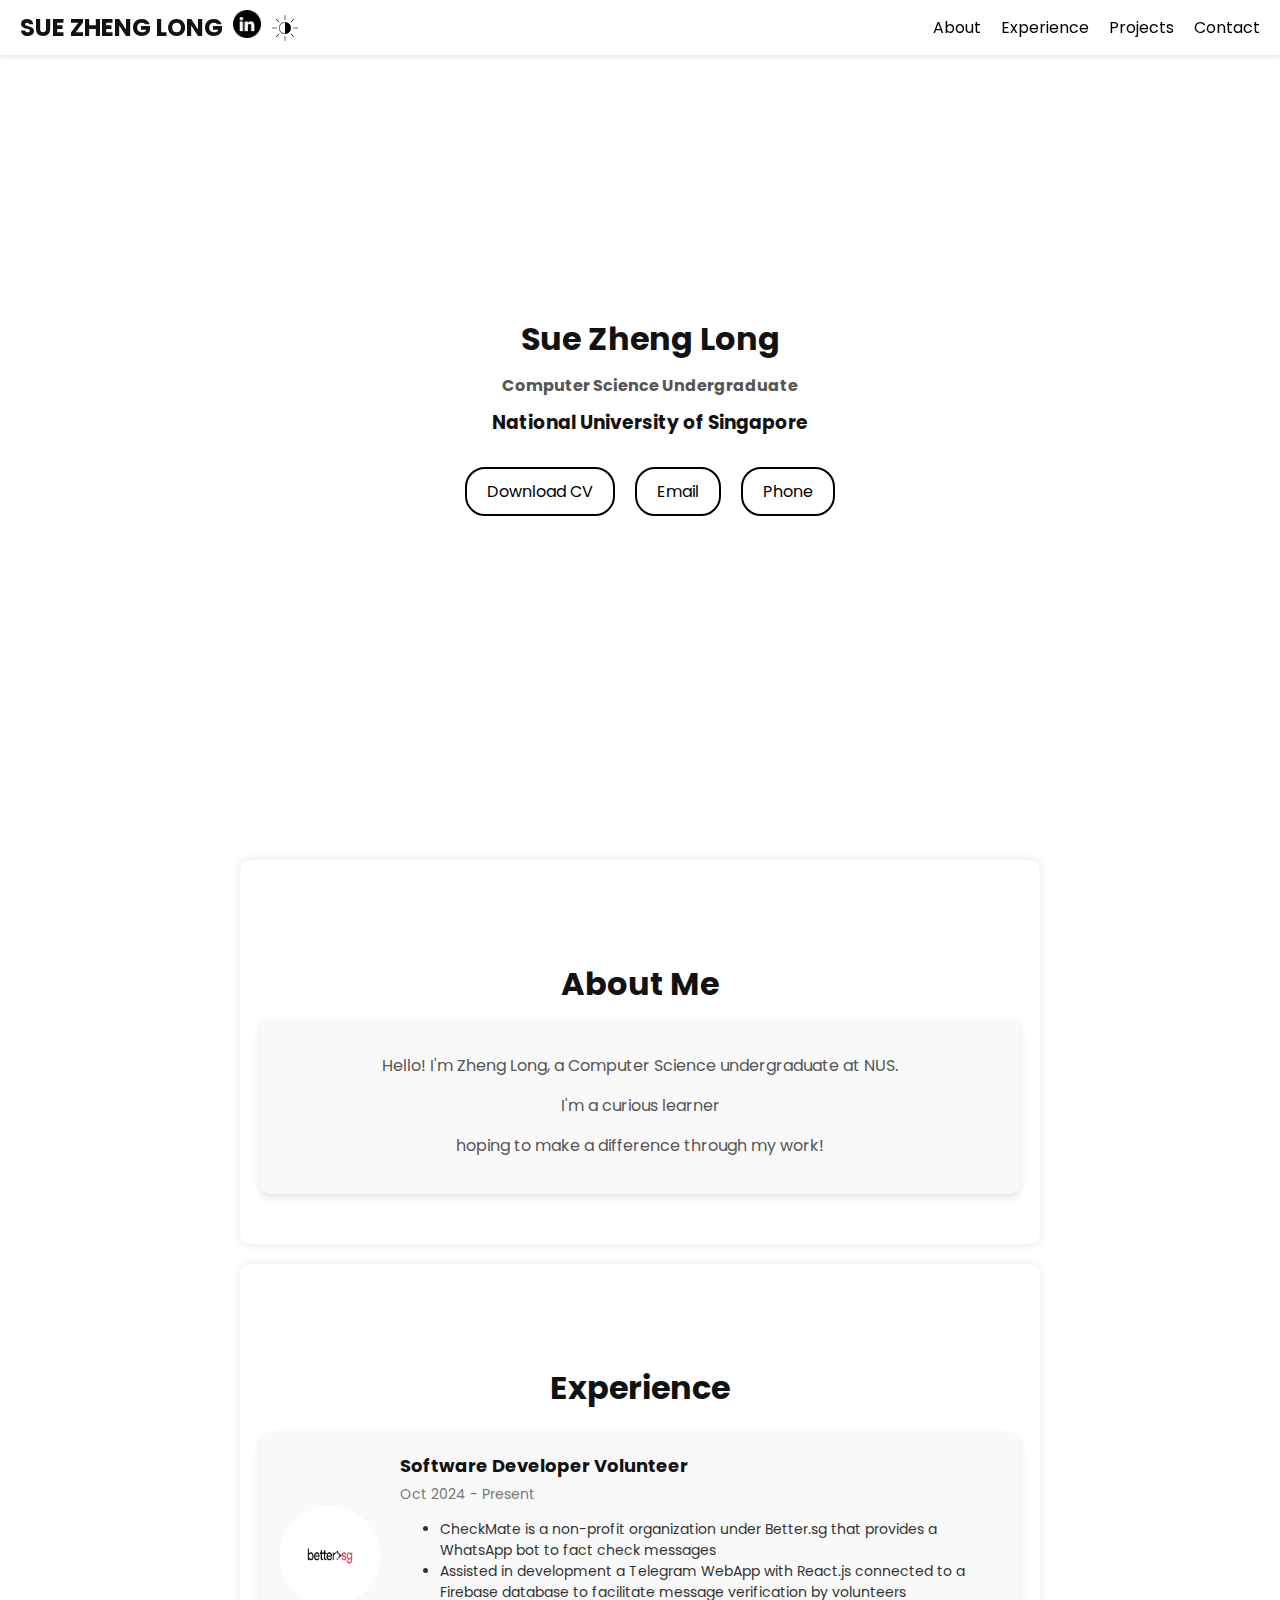
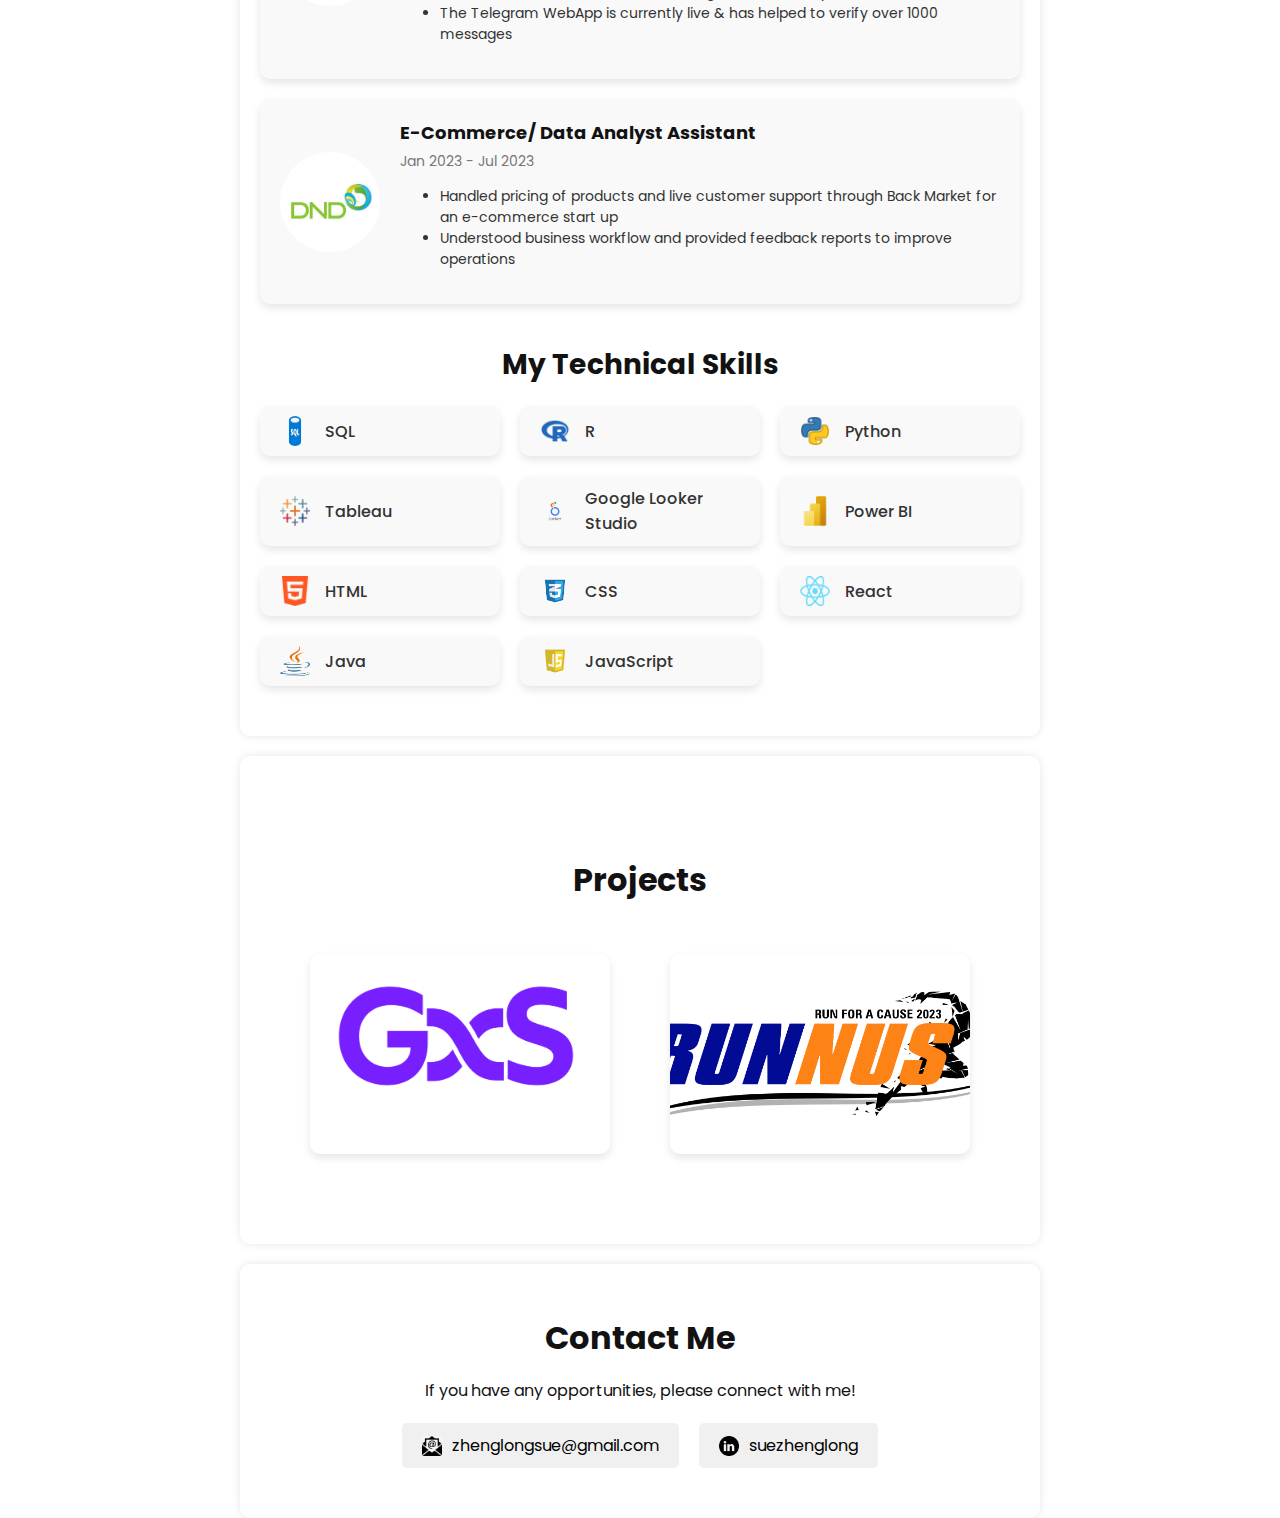
==== index.html @ 31b15161 "first version" ====
<!DOCTYPE html>
<html lang="en">
<head>
    <meta charset="UTF-8">
    <meta name="viewport" content="width=device-width, initial-scale=1.0">
    <title>Sue Zheng Long's Portfolio</title>
    <link href="https://fonts.googleapis.com/css2?family=Poppins:wght@300;400;500;600&display=swap" rel="stylesheet">
    <style>
        * {
            box-sizing: border-box;
        }
        html {
            scroll-behavior: smooth; /* Enables smooth scrolling */
        }
        body, html {
            font-family: 'Poppins', sans-serif;
            margin: 0;
            padding: 0;
            width: 100%;
            height: 100%;
            background-color: #ffffff; /* Changed background color to white */
            transition: background-color 0.3s, color 0.3s;
        }
        body {
            background-color: #ffffff;
            color: #121212;
        }
        body.dark-mode {
            background-color: #121212;
            color: #ffffff;
        }
        .topbar {
            width: 100%;
            background: white;
            display: flex;
            justify-content: space-between;
            align-items: center;
            padding: 10px 20px;
            box-shadow: 0 2px 4px rgba(0, 0, 0, 0.1);
            position: fixed;
            top: 0;
            z-index: 1000;
        }
        body.dark-mode .topbar {
            background: #797878;
        }
        .topbar .logo-container {
            display: flex;
            align-items: center;
        }
        .topbar .logo {
            font-size: 24px;
            font-weight: bold;
            text-transform: uppercase;
            margin-right: 10px;
        }
        .topbar .nav-links {
            display: flex;
            gap: 20px;
        }
        .topbar .nav-links a {
            text-decoration: none;
            color: black;
            font-size: 16px;
            transition: color 0.3s; /* Add transition effect */
        }
        body.dark-mode .topbar .nav-links a {
            color: white;
        }
        .topbar .nav-links a:hover {
            color: #4670ec; /* Change color on hover */
        }
        body.dark-mode .topbar .nav-links a:hover {
            color: #82aaff; /* Change color on hover in dark mode */
        }
        .topbar .linkedin-icon, .topbar .mode-toggler {
            width: 28px;
            height: 28px;
            margin-right: 10px;
            cursor: pointer;
        }
        .topbar .social-link img.linkedin-icon {
            transition: transform 0.3s, filter 0.3s;
        }

        .topbar .social-link img.linkedin-icon:hover {
            transform: scale(1.2);
            filter: brightness(0.8);
        }

        .topbar .mode-toggler {
            transition: transform 0.3s, filter 0.3s;
        }

        .topbar .mode-toggler:hover {
            transform: scale(1.2);
            filter: brightness(0.8);
        }

        body.dark-mode .topbar .social-link img.linkedin-icon:hover,
        body.dark-mode .topbar .mode-toggler:hover {
            filter: brightness(1.2);
        }
        .main-section {
            display: flex;
            align-items: center;
            justify-content: center;
            height: calc(100vh - 60px); /* Adjust for top bar height */
            padding: 0;
            background: white;
        }
        body.dark-mode .main-section {
            background: #121212;
        }
        .container {
            display: flex;
            align-items: center;
            padding: 20px;
            height: 100%;
        }
        .image-container {
            position: relative;
            flex: 1;
            display: flex;
            justify-content: center;
            align-items: center;
            margin-top: 60px;
        }
        .image-container img {
            border-radius: 50%;
            width: 400px;
            height: 400px;
            object-fit: cover;
        }
        .text-container {
            flex: 2;
            padding-left: 20px;
        }
        /* Add this CSS to your existing style block */
        .hover-text {
            position: absolute;
            top: 410px; /* Adjust the position to ensure it's visible */
            background-color: rgba(100, 100, 100, 0.7);
            color: white;
            padding: 10px 15px;
            border-radius: 10px;
            font-size: 12px;
            text-align: center;
            width: fit-content;
            max-width: 200px;
            left: 50%;
            transform: translateX(-50%);
        }
        body.dark-mode .hover-text {
            background-color: rgba(0, 0, 0, 0.7);
        }
        .flip-container {
            perspective: 1000px;
        }

        .flipper {
            position: relative;
            width: 400px;
            height: 400px;
            transform-style: preserve-3d;
            transition: transform 0.6s;
        }

        .flip-container:hover .flipper {
            transform: rotateY(180deg);
        }

        .front, .back {
            position: absolute;
            width: 100%;
            height: 100%;
            backface-visibility: hidden;
            border-radius: 50%;
            object-fit: cover;
        }

        .back {
            transform: rotateY(180deg);
        }

        h1, h2, h3 {
            margin: 0 0 10px;
            text-align: center;
        }
        h2 {
            font-size: 16px;
            color: #555;
        }
        body.dark-mode h2 {
            color: #aaa;
        }
        .buttons {
            margin-top: 20px;
            display: flex;
            justify-content: center;
        }
        .buttons a {
            margin: 10px;
            padding: 10px 20px;
            background: #ffffff;
            color: black;
            text-decoration: none;
            border-radius: 20px;
            border: 2px solid black;
            display: inline-block;
            transition: background 0.3s, color 0.3s, border 0.3s;
            text-align: center;
        }
        body.dark-mode .buttons a {
            background: #333;
            color: white;
            border: 2px solid white;
        }
        .buttons a:hover {
            background: black;
            color: white;
            border: 2px solid white;
        }
        body.dark-mode .buttons a:hover {
            background: white;
            color: black;
            border: 2px solid black;
        }
        .social {
            margin-top: 20px;
            display: flex;
            justify-content: center;
        }
        .social a {
            display: inline-block;
            margin: 10px;
        }
        .social img {
            width: 40px;
            height: 40px;
        }
        .social a:hover {
            opacity: 0.7;
        }
        .section {
            padding: 100px 20px 50px; /* Adjust for top bar */
            margin-top: 40px; /* Adjust for top bar */
            background: white;
            border-radius: 10px;
            box-shadow: 0 0 10px rgba(0, 0, 0, 0.1);
            margin: 20px auto;
            max-width: 800px;
            width: calc(100% - 40px); /* Ensure the section takes full width with some margin */
        }
        body.dark-mode .section {
            background: #1e1e1e;
            box-shadow: 0 0 10px rgba(255, 255, 255, 0.1);
        }
        .contact-section {
            text-align: center;
            padding: 50px 20px;
            margin-top: 40px;
            background: white;
            border-radius: 10px;
            box-shadow: 0 0 10px rgba(0, 0, 0, 0.1);
            margin: 20px auto;
            max-width: 800px;
            width: calc(100% - 40px); /* Ensure the section takes full width with some margin */
        }

        body.dark-mode .contact-section {
            background: #1e1e1e;
            box-shadow: 0 0 10px rgba(255, 255, 255, 0.1);
        }

        .contact-bar {
            display: flex;
            justify-content: center;
            align-items: center;
            flex-wrap: wrap;
            gap: 20px;
            margin-top: 20px;
        }

        .contact-item {
            display: flex;
            align-items: center;
            text-decoration: none;
            color: black;
            font-size: 16px;
            background: #f0f0f0;
            padding: 10px 20px;
            border-radius: 5px;
            transition: background 0.3s, color 0.3s;
        }

        body.dark-mode .contact-item {
            background: #333;
            color: white;
        }

        .contact-item:hover {
            background: #8d8d8d;
            color: white;
        }

        body.dark-mode .contact-item:hover {
            background: #c9c9c9;
            color: black;
        }

        .contact-icon {
            width: 20px;
            height: 20px;
            margin-right: 10px;
        }
        .about-card {
            background: #f9f9f9;
            border-radius: 10px;
            box-shadow: 0 4px 8px rgba(0, 0, 0, 0.1);
            padding: 20px;
            text-align: center;
        }
        body.dark-mode .about-card {
            background: #333;
            box-shadow: 0 4px 8px rgba(255, 255, 255, 0.1);
        }
        .about-card h2 {
            font-size: 24px;
            margin-bottom: 10px;
        }
        body.dark-mode .about-card h2 {
            color: white;
        }
        .about-card p {
            font-size: 16px;
            color: #555;
            line-height: 1.5;
        }
        body.dark-mode .about-card p {
            color: #aaa;
        }
        .experience-card {
            background: #f9f9f9;
            border-radius: 10px;
            box-shadow: 0 4px 8px rgba(0, 0, 0, 0.1);
            margin: 20px 0;
            padding: 20px;
            display: flex;
            align-items: center;
        }
        body.dark-mode .experience-card {
            background: #333;
            box-shadow: 0 4px 8px rgba(255, 255, 255, 0.1);
        }
        .experience-card img {
            border-radius: 50%;
            width: 100px;
            height: 100px;
            margin-right: 20px;
        }
        .experience-content {
            flex: 1;
        }
        .experience-title {
            font-size: 18px;
            font-weight: bold;
            margin-bottom: 5px;
        }
        .experience-subtitle {
            font-size: 14px;
            color: #777;
            margin-bottom: 10px;
        }
        body.dark-mode .experience-subtitle {
            color: #aaa;
        }
        .experience-description {
            font-size: 14px;
            color: #333;
        }
        body.dark-mode .experience-description {
            color: #ccc;
        }
        /* Add this CSS to your existing style block */

        .technical-skills {
            font-size: 14px;
            font-weight: bold;
            margin-top: 40px;
        }

        .skills-grid {
            display: grid;
            grid-template-columns: repeat(auto-fit, minmax(200px, 1fr));
            gap: 20px;
            margin-top: 20px;
        }

        .skill-item {
            background: #f9f9f9;
            border-radius: 10px;
            padding: 10px 20px;
            display: flex;
            align-items: center;
            text-align: left;
            color: #333;
            box-shadow: 0 4px 8px rgba(0, 0, 0, 0.1);
        }

        body.dark-mode .skill-item {
            background: #333;
            border-radius: 10px;
            padding: 10px 20px;
            display: flex;
            align-items: center;
            text-align: left;
            color: #f9f9f9;
            box-shadow: 0 4px 8px rgba(0, 0, 0, 0.1);
        }

        .skill-item img {
            width: 30px;
            height: 30px;
            margin-right: 15px; 
            vertical-align: middle; /* Ensure vertical alignment */
        }

        .skill-item span {
            font-size: 16px;
            font-weight: 500;
        }

        .projects-section {
            display: flex;
            justify-content: space-around;
            align-items: center;
            flex-wrap: wrap;
            padding: 20px;
        }
        .project-card {
            position: relative;
            width: 300px;
            height: 200px;
            margin: 20px;
            overflow: hidden;
            border-radius: 10px;
            box-shadow: 0 4px 8px rgba(0, 0, 0, 0.1);
            cursor: pointer;
        }
        body.dark-mode .project-card {
            box-shadow: 0 4px 8px rgba(255, 255, 255, 0.1);
        }
        .project-card img {
            width: 100%;
            height: 100%;
            object-fit: cover;
            transition: transform 0.3s ease;
        }
        .project-card:hover img {
            transform: scale(1.1);
        }
        .project-card .project-info {
            position: absolute;
            top: 0;
            left: 0;
            width: 100%;
            height: 100%;
            background: rgba(0, 0, 0, 0.7);
            color: white;
            display: flex;
            flex-direction: column;
            justify-content: center;
            align-items: center;
            text-align: center;
            opacity: 0;
            transition: opacity 0.3s ease;
        }
        .project-card:hover .project-info {
            opacity: 1;
        }
        .project-card .navigation-arrows {
            position: absolute;
            top: 50%;
            transform: translateY(-50%);
        }   

        .project-card .prev {
            left: -30px; /* Adjust the distance from the left edge */
        }

        .project-card .next {
            right: -30px; /* Adjust the distance from the right edge */
        }

        .project-card .navigation-arrows button {
            background-color: rgba(255, 255, 255, 0.5);
            border: none;
            color: black;
            font-size: 16px;
            padding: 2px;
            cursor: pointer;
            transition: background-color 0.3s;
        }

        .project-card .navigation-arrows button:hover {
            background-color: rgba(255, 255, 255, 0.8);
        }
        .project-info h3 {
            margin: 10px 0;
        }
        .project-info p {
            font-size: 10px;
            margin: 10px 0;
        }
        .project-info a {
            color: #ffffff;
            text-decoration: none;
            background: #000000;
            padding: 5px 10px;
            border-radius: 5px;
            margin-top: 10px;
        }

        #back-to-top-btn {
            display: none;
            position: fixed;
            bottom: 20px;
            right: 20px;
            z-index: 1000;
            font-size: 24px;
            background-color: black;
            color: white;
            border: none;
            border-radius: 50%;
            cursor: pointer;
            padding: 10px;
            transition: opacity 0.3s, visibility 0.3s;
        }

        #back-to-top-btn:hover {
            background-color: grey;
        }
    </style>
</head>
<body>
    <div class="topbar">
        <div class="logo-container">
            <div class="logo">Sue Zheng Long</div>
            <a href="https://www.linkedin.com/in/suezhenglong" class="social-link">
                <img src="images/linkedin-icon.png" alt="LinkedIn" class="linkedin-icon">
            </a>
            <img src="images/light-dark-icon.png" alt="Light/Dark Mode" class="mode-toggler" onclick="toggleMode()">
        </div>
        <div class="nav-links">
            <a href="#about">About</a>
            <a href="#experience">Experience</a>
            <a href="#projects">Projects</a>
            <a href="#contact">Contact</a>
        </div>
    </div>

    <div id="main" class="main-section">
        <div class="container">
            <div class="text-container">
                <h1>Sue Zheng Long</h1>
                <h2>Computer Science Undergraduate</h2>
                <h3>National University of Singapore</h3>
                <div class="buttons">
                    <a href="cv/Sue Zheng Long Resume.pdf" download>Download CV</a>
                    <a href="mailto:zhenglongsue@gmail.com">Email</a>
                    <a href="tel:+6597854579">Phone</a>
                </div>
            </div>
        </div>
    </div>

    <div id="about" class="section">
        <h1>About Me</h1>

        <div class="about-card">
            <p>Hello! I'm Zheng Long, a Computer Science undergraduate at NUS.</p>
            <p>I'm  a curious learner</p>
            <p> hoping to make a difference through my work! </p> 
        </div>
    </div>

    <div id="experience" class="section">
        <h1>Experience</h1>

        <!-- <div class="experience-card">
            <img src="images/temaseklogo.png" alt="Temasek Holdings Logo">
            <div class="experience-content">
                <div class="experience-title">Robotic Process Automation Intern</div>
                <div class="experience-subtitle">Investment Services (Investment Finance), Temasek Holdings (Private) Limited</div>
                <div class="experience-description">
                    <ul>
                        <li>Robotic Process Automation Projects</li>
                    </ul>
                </div>
            </div>
        </div> -->
        
        <!-- <div class="experience-card">
            <img src="images/mom-logo.png" alt="Ministry of Manpower Logo">
            <div class="experience-content">
                <div class="experience-title">Data Analytics Intern</div>
                <div class="experience-subtitle">Occupational Safety and Health Division, Ministry of Manpower</div>
                <div class="experience-description">
                    <ul>
                        <li>Developed Python scripts to perform advanced text analytics</li>
                    </ul>
                </div>
            </div>
        </div> -->

        <!-- <div class="experience-card">
            <img src="images/shopee-logo.png" alt="Shopee Logo">
            <div class="experience-content">
                <div class="experience-title">Data Analyst Intern</div>
                <div class="experience-subtitle">Regional Business Intelligence & Planning, Shopee</div>
                <div class="experience-description">
                    <ul>
                        <li>Automated workflows using Data Suite, reducing manual data extraction time significantly</li>
                        <li>Built comprehensive dashboards for strategic planning using Google Looker Studio</li>
                    </ul>
                </div>
            </div>
        </div> -->

        <!-- <div class="experience-card">
            <img src="images/foodpanda-logo.png" alt="foodpanda Logo">
            <div class="experience-content">
                <div class="experience-title">Data Analyst Intern</div>
                <div class="experience-subtitle">CIO Office, foodpanda</div>
                <div class="experience-description">
                    <ul>
                        <li>Evaluated pricing strategies using time series analysis and SQL, leading to profit maximization in the Laos market</li>
                        <li>Developed a report consolidation program reducing the time spent on monthly review reports by 80%</li>
                        <li>Built dashboards for ASEAN and North Asian markets to present insights on market growth, KPIs, and pricing performance</li>
                    </ul>
                </div>
            </div>
        </div> -->

        <div class="experience-card">
            <img src="images/bettersg-logo-01.png" alt="betterSG Logo">
            <div class="experience-content">
                <div class="experience-title">Software Developer Volunteer</div>
                <div class="experience-subtitle">Oct 2024 - Present</div>
                <div class="experience-description">
                    <ul>
                        <li>CheckMate is a non-profit organization under Better.sg that provides a WhatsApp bot to fact check messages</li>
                        <li>Assisted in development a Telegram WebApp with React.js connected to a Firebase database to facilitate message verification by volunteers</li>
                        <li>The Telegram WebApp is currently live & has helped to verify over 1000 messages</li>
                    </ul>
                </div>
            </div>
        </div>

        <div class="experience-card">
            <img src="images/dndts.png" alt="mirae Logo">
            <div class="experience-content">
                <div class="experience-title"> E-Commerce/ Data Analyst Assistant </div>
                <div class="experience-subtitle">Jan 2023 - Jul 2023</div>
                <div class="experience-description">
                    <ul>
                        <li>Handled pricing of products and live customer support through Back Market for an e-commerce start up </li>
                        <li>Understood business workflow and provided feedback reports to improve operations   </li>
                    </ul>
                </div>
            </div>
        </div>

        <div class="technical-skills">
            <h1>My Technical Skills</h1>
            <div class="skills-grid">
                <div class="skill-item">
                    <img src="images/sql.png" alt="SQL">
                    <span>SQL</span>
                </div>
                <div class="skill-item">
                    <img src="images/r.png" alt="SQL">
                    <span>R</span>
                </div>
                <div class="skill-item">
                    <img src="images/python.png" alt="Python">
                    <span>Python</span>
                </div>
                <div class="skill-item">
                    <img src="images/tableau.png" alt="Python">
                    <span>Tableau</span>
                </div>
                <div class="skill-item">
                    <img src="images/looker.png" alt="Python">
                    <span>Google Looker Studio</span>
                </div>
                <div class="skill-item">
                    <img src="images/powerbi.png" alt="Python">
                    <span>Power BI</span>
                </div>
                <div class="skill-item">
                    <img src="images/html.png" alt="HTML">
                    <span>HTML</span>
                </div>
                <div class="skill-item">
                    <img src="images/css.png" alt="CSS">
                    <span>CSS</span>
                </div>
                <div class="skill-item">
                    <img src="images/react.png" alt="React">
                    <span>React</span>
                </div>
                <div class="skill-item">
                    <img src="images/java.png" alt="Java">
                    <span>Java</span>
                </div>
                <div class="skill-item">
                    <img src="images/javascript.png" alt="JavaScript">
                    <span>JavaScript</span>
                </div>


            </div>
        </div>
    </div>

    <div id="projects" class="section">
        <h1>Projects</h1>
        <div class="projects-section">
            <div class="project-card">
                <div class="project-images">
                    <img src="images/project0.png" alt="Project 1">
                </div>
                <div class="project-info">
                    <h3>Predictive Analytics, GXS Bank</p>
                    <p>Built a user-friendly dashboard and web application using HTML, CSS, JavaScript, and React.</p>
                    <p>Implemented dynamic data visualizations and interactive UI components, significantly contributing to proactive customer retention strategies.</p>
                    <a href="https://tinyurl.com/DSA3101Project">View Project</a>

                </div>
            </div>
            <div class="project-card">
                <img src="images/project5.png" alt="Project 2">
                <div class="project-info">
                    <h3>RUNNUS 2023 Website</h3>
                    <p>Updated the full-stack database website using HTML/CSS.</p>
                    <p>Led a team as the Vice Project Director to organize a fund-raising race event of 600 participants to raise awareness and promote inclusivity of people with disabilities.</p>
                    <a href="https://runnus.nussportsclub.org/">View Project</a>
                </div>
            </div>
        </div>
    </div>

    <div id="contact" class="section contact-section">
        <h1>Contact Me</h1>
        <p>If you have any opportunities, please connect with me!</p>
        <div class="contact-bar">
            <a href="mailto:zhenglongsue@gmail.com" class="contact-item">
                <img src="images/email-icon.png" alt="Email" class="contact-icon">
                zhenglongsue@gmail.com
            </a>
            <a href="https://www.linkedin.com/in/suezhenglong" class="contact-item" target="_blank">
                <img src="images/linkedin-icon.png" alt="LinkedIn" class="contact-icon">
                suezhenglong
            </a>
        </div>
    </div>

    <button id="back-to-top-btn" onclick="scrollToTop()">&#8679;</button>

    <script>
        function toggleMode() {
            document.body.classList.toggle('dark-mode');
        }
        
        let slideIndex = 0;
        const slides = document.querySelectorAll('.project-images img');
    
        function showSlide(n) {
            slides.forEach(slide => slide.style.display = 'none');
            slides[n].style.display = 'block';
        }
    
        function nextSlide() {
            slideIndex++;
            if (slideIndex >= slides.length) {
                slideIndex = 0;
            }
            showSlide(slideIndex);
        }
    
        function prevSlide() {
            slideIndex--;
            if (slideIndex < 0) {
                slideIndex = slides.length - 1;
            }
            showSlide(slideIndex);
        }
    
        // Show the first slide when the page loads
        showSlide(slideIndex);

        // Scroll to top button functionality
        const backToTopBtn = document.getElementById("back-to-top-btn");
        
        window.onscroll = function() {scrollFunction()};
        
        function scrollFunction() {
            if (document.body.scrollTop > 20 || document.documentElement.scrollTop > 20) {
                backToTopBtn.style.display = "block";
            } else {
                backToTopBtn.style.display = "none";
            }
        }
        
        function scrollToTop() {
            document.body.scrollTop = 0;
            document.documentElement.scrollTop = 0;
        }
    </script>
</body>
</html>
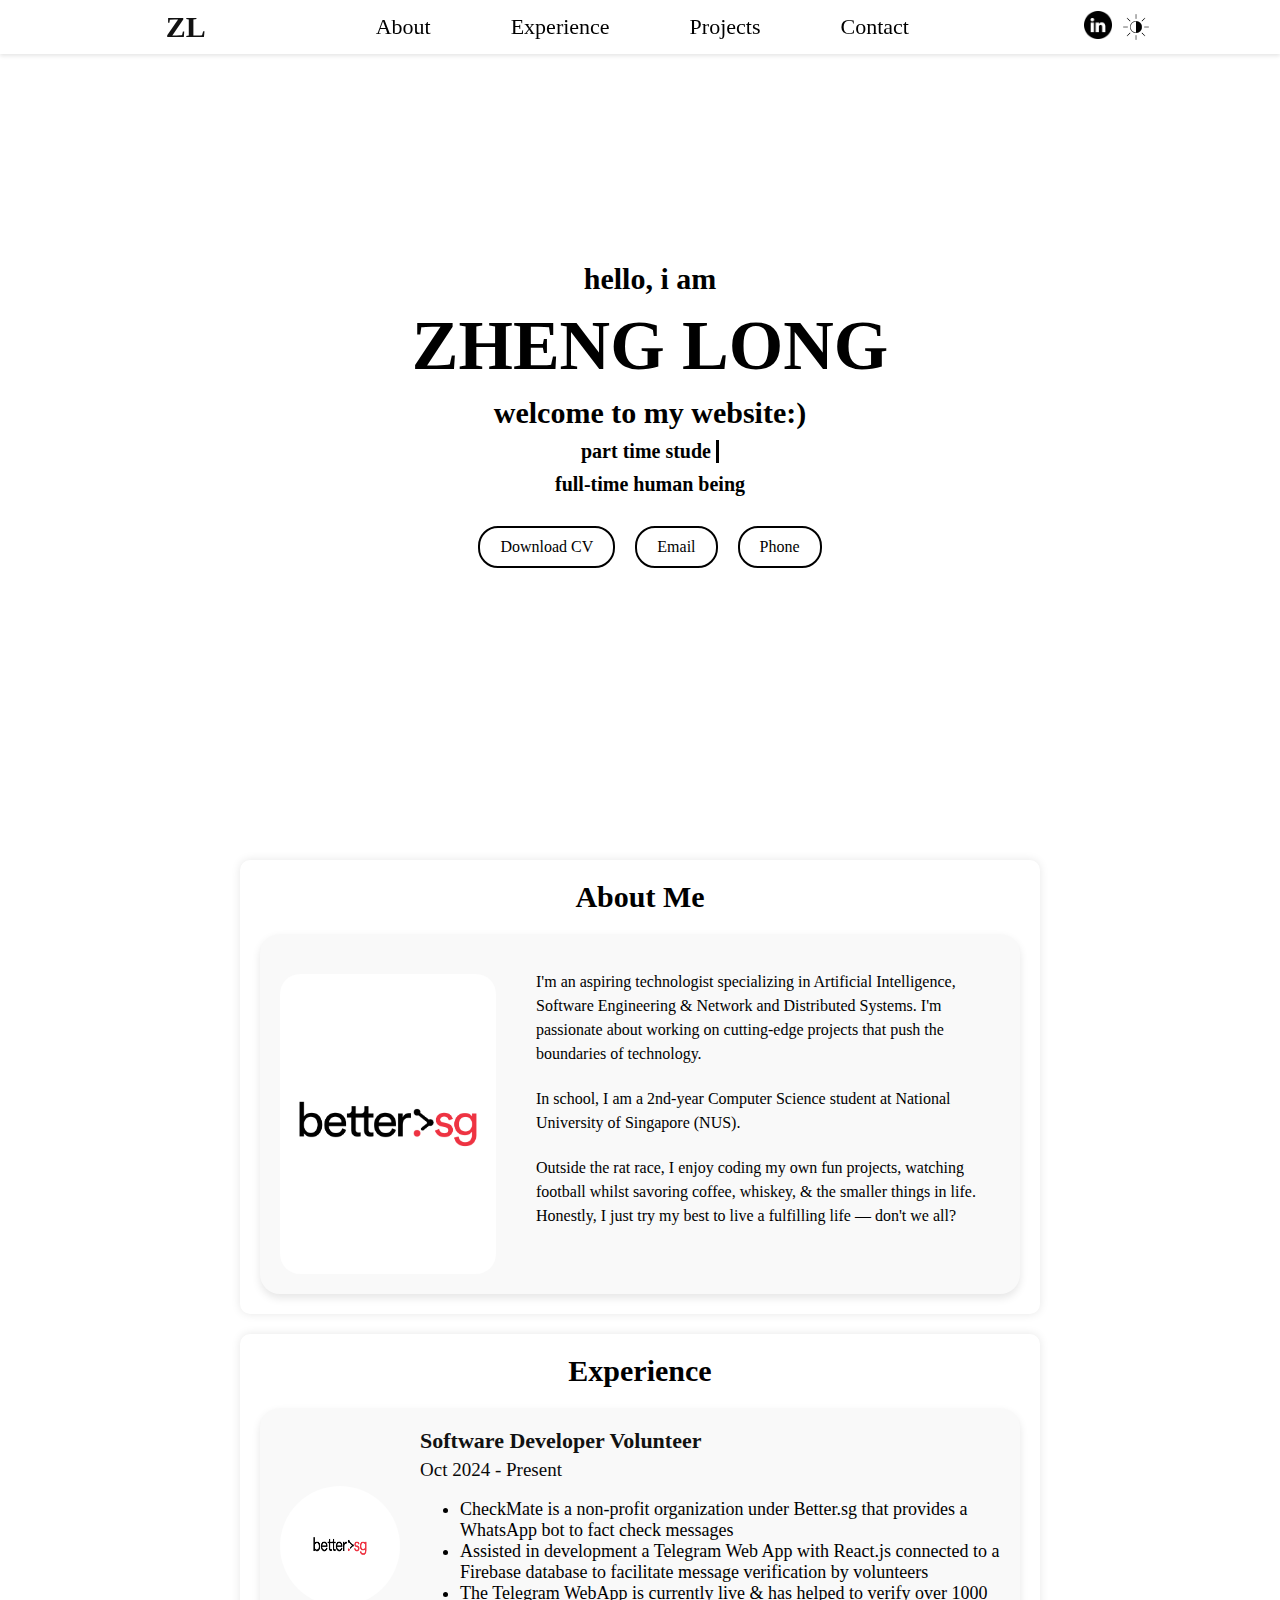
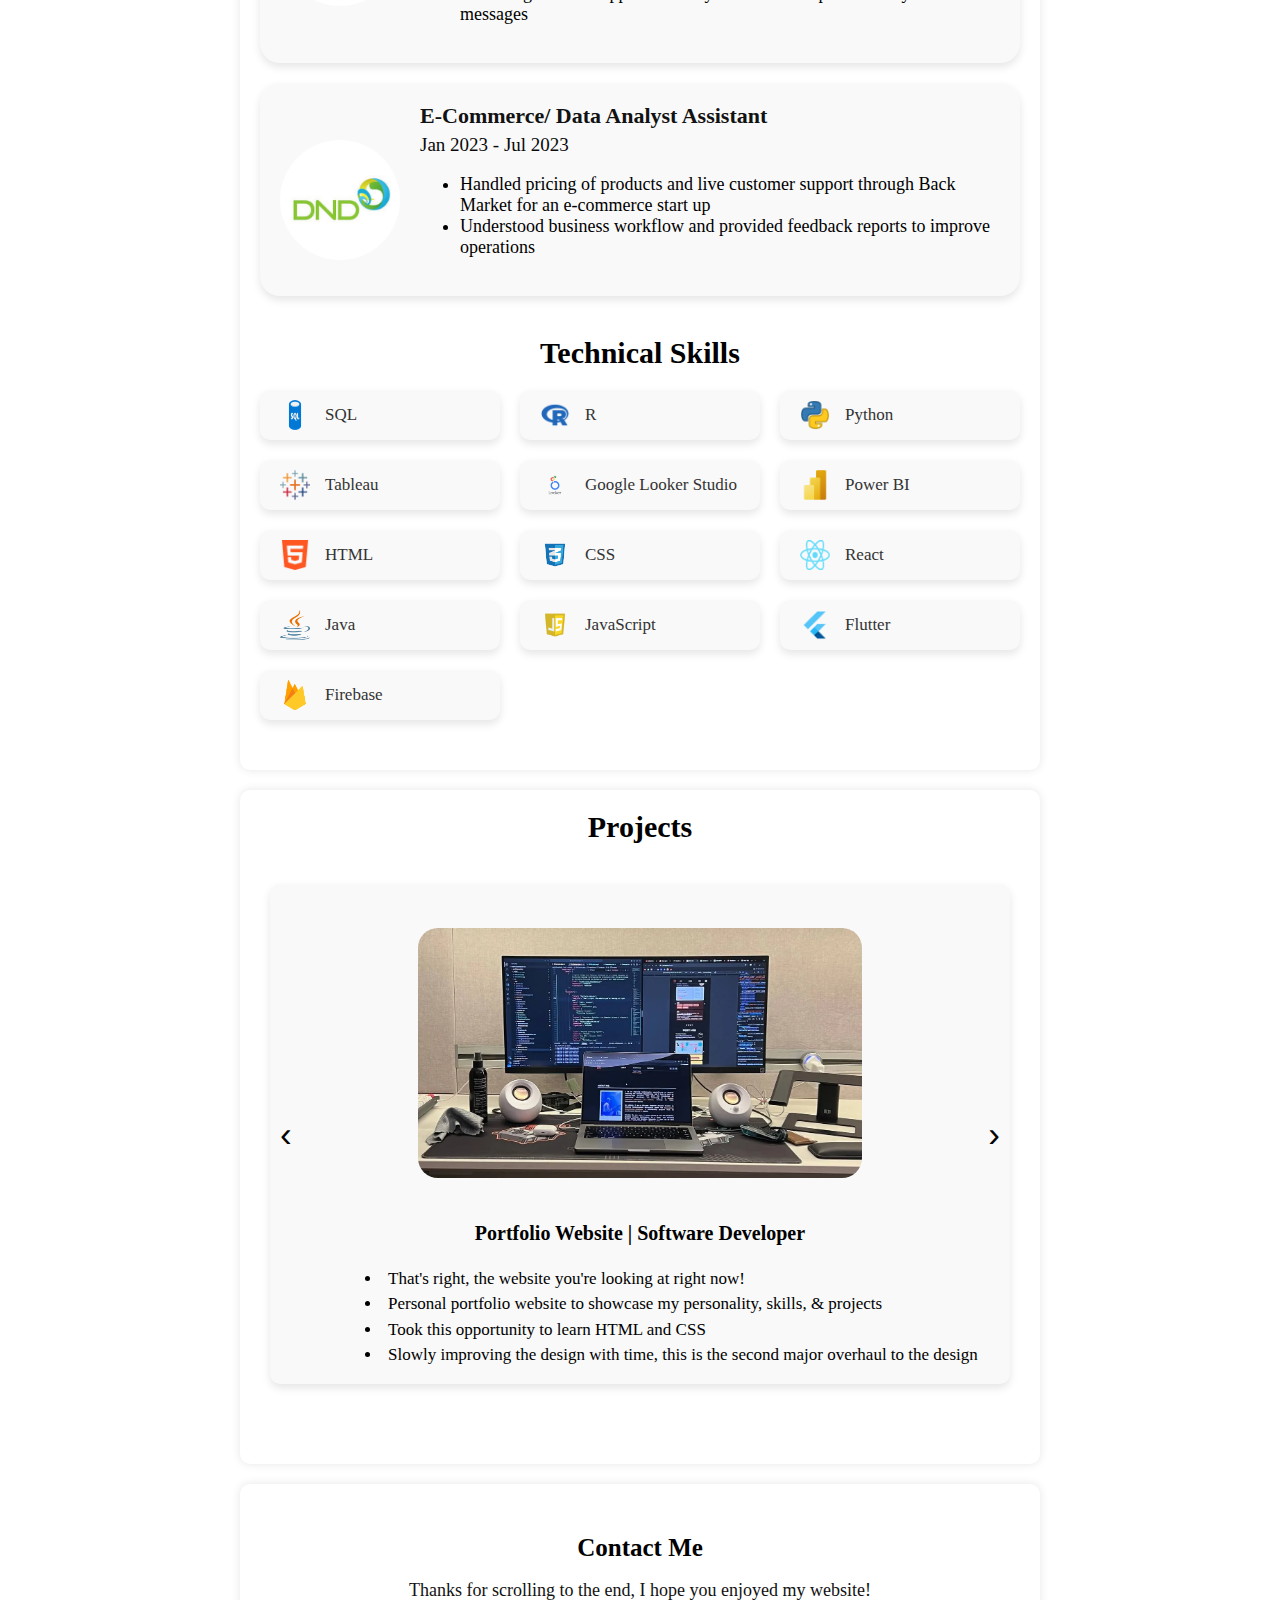
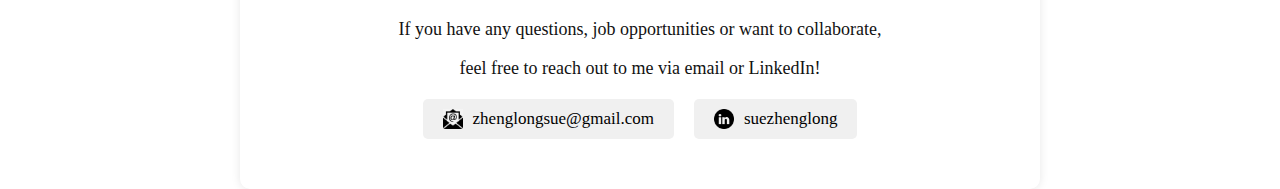
==== commit 34506474: "second commit - edits and refactored css" ====
--- a/index.html
+++ b/index.html
@@ -1,823 +1,352 @@
 <!DOCTYPE html>
 <html lang="en">
-<head>
-    <meta charset="UTF-8">
-    <meta name="viewport" content="width=device-width, initial-scale=1.0">
+  <head>
+    <meta charset="UTF-8" />
+    <meta name="viewport" content="width=device-width, initial-scale=1.0" />
     <title>Sue Zheng Long's Portfolio</title>
-    <link href="https://fonts.googleapis.com/css2?family=Poppins:wght@300;400;500;600&display=swap" rel="stylesheet">
-    <style>
-        * {
-            box-sizing: border-box;
+    <link
+      href="https://fonts.googleapis.com/css2?family=Poppins:wght@300;400;500;600&display=swap"
+      rel="stylesheet"
+    />
+    <link rel="stylesheet" href="styles.css" />
+  </head>
+  <body>
+    <div class="topbar">
+      <div class="left-container">
+        <div class="logo" onclick="scrollToTop()">ZL</div>
+      </div>
+      <div class="nav-links">
+        <a href="#about">About</a>
+        <a href="#experience">Experience</a>
+        <a href="#projects">Projects</a>
+        <a href="#contact">Contact</a>
+      </div>
+      <div class="right-container">
+        <a href="https://www.linkedin.com/in/suezhenglong" class="social-link">
+          <img
+            src="images/linkedin-icon.png"
+            alt="LinkedIn"
+            class="linkedin-icon"
+          />
+        </a>
+        <img
+          src="images/light-dark-icon.png"
+          alt="Light/Dark Mode"
+          class="mode-toggler"
+          onclick="toggleMode()"
+        />
+      </div>
+    </div>
+
+    <div id="main" class="main-section">
+      <div class="container">
+        <div class="text-container">
+          <h1>hello, i am</h1>
+          <h2>ZHENG LONG</h2>
+          <h3>welcome to my website:)</h3>
+          <h4>part time <span id="dynamic-text"></span></h4>
+          <h5>full-time human being</h5>
+          <div class="buttons">
+            <a href="cv/Sue Zheng Long Resume.pdf" download>Download CV</a>
+            <a href="mailto:zhenglongsue@gmail.com">Email</a>
+            <a href="tel:+6597854579">Phone</a>
+          </div>
+        </div>
+      </div>
+    </div>
+
+    <div id="about" class="section">
+      <h1>About Me</h1>
+      <div class="about-card">
+        <img
+          src="images/bettersg-logo-01.png"
+          alt="betterSG Logo"
+          class="about-img"
+        />
+        <div class="about-content">
+          <p>
+            I'm an aspiring technologist specializing in Artificial
+            Intelligence, Software Engineering & Network and Distributed
+            Systems. I'm passionate about working on cutting-edge projects that
+            push the boundaries of technology.
+          </p>
+          <p>
+            In school, I am a 2nd-year Computer Science student at National
+            University of Singapore (NUS).
+          </p>
+          <p>
+            Outside the rat race, I enjoy coding my own fun projects, watching
+            football whilst savoring coffee, whiskey, & the smaller things in
+            life. Honestly, I just try my best to live a fulfilling life — don't
+            we all?
+          </p>
+        </div>
+      </div>
+    </div>
+    <div id="experience" class="section">
+      <h1>Experience</h1>
+      <div class="experience-card">
+        <img src="images/bettersg-logo-01.png" alt="betterSG Logo" />
+        <div class="experience-content">
+          <div class="experience-title">Software Developer Volunteer</div>
+          <div class="experience-subtitle">Oct 2024 - Present</div>
+          <div class="experience-description">
+            <ul>
+              <li>
+                CheckMate is a non-profit organization under Better.sg that
+                provides a WhatsApp bot to fact check messages
+              </li>
+              <li>
+                Assisted in development a Telegram Web App with React.js
+                connected to a Firebase database to facilitate message
+                verification by volunteers
+              </li>
+              <li>
+                The Telegram WebApp is currently live & has helped to verify
+                over 1000 messages
+              </li>
+            </ul>
+          </div>
+        </div>
+      </div>
+
+      <div class="experience-card">
+        <img src="images/dndts.png" alt="mirae Logo" />
+        <div class="experience-content">
+          <div class="experience-title">E-Commerce/ Data Analyst Assistant</div>
+          <div class="experience-subtitle">Jan 2023 - Jul 2023</div>
+          <div class="experience-description">
+            <ul>
+              <li>
+                Handled pricing of products and live customer support through
+                Back Market for an e-commerce start up
+              </li>
+              <li>
+                Understood business workflow and provided feedback reports to
+                improve operations
+              </li>
+            </ul>
+          </div>
+        </div>
+      </div>
+
+      <div class="technical-skills">
+        <h1>Technical Skills</h1>
+        <div class="skills-grid">
+          <div class="skill-item">
+            <img src="images/sql.png" alt="SQL" />
+            <span>SQL</span>
+          </div>
+          <div class="skill-item">
+            <img src="images/r.png" alt="R" />
+            <span>R</span>
+          </div>
+          <div class="skill-item">
+            <img src="images/python.png" alt="Python" />
+            <span>Python</span>
+          </div>
+          <div class="skill-item">
+            <img src="images/tableau.png" alt="Tableau" />
+            <span>Tableau</span>
+          </div>
+          <div class="skill-item">
+            <img src="images/looker.png" alt="Google Looker Studio" />
+            <span>Google Looker Studio</span>
+          </div>
+          <div class="skill-item">
+            <img src="images/powerbi.png" alt="Power BI" />
+            <span>Power BI</span>
+          </div>
+          <div class="skill-item">
+            <img src="images/html.png" alt="HTML" />
+            <span>HTML</span>
+          </div>
+          <div class="skill-item">
+            <img src="images/css.png" alt="CSS" />
+            <span>CSS</span>
+          </div>
+          <div class="skill-item">
+            <img src="images/react.png" alt="React" />
+            <span>React</span>
+          </div>
+          <div class="skill-item">
+            <img src="images/java.png" alt="Java" />
+            <span>Java</span>
+          </div>
+          <div class="skill-item">
+            <img src="images/javascript.png" alt="JavaScript" />
+            <span>JavaScript</span>
+          </div>
+          <div class="skill-item">
+            <img src="images/flutter.png" alt="Flutter" />
+            <span>Flutter</span>
+          </div>
+          <div class="skill-item">
+            <img src="images/firebase.png" alt="Firebase" />
+            <span>Firebase</span>
+          </div>
+        </div>
+      </div>
+    </div>
+    <div id="projects" class="section">
+      <h1>Projects</h1>
+      <div class="projects-slider">
+        <div class="slider-container">
+          <div class="project-card">
+            <img src="images/WebsitePhoto.webp" alt="Project 1" />
+            <div class="project-info">
+              <h3>Portfolio Website | Software Developer</h3>
+              <ul>
+                <li>That's right, the website you're looking at right now!</li>
+                <li>
+                  Personal portfolio website to showcase my personality, skills,
+                  & projects
+                </li>
+                <li>Took this opportunity to learn HTML and CSS</li>
+                <li>
+                  Slowly improving the design with time, this is
+                  the second major overhaul to the design
+                </li>
+              </ul>
+            </div>
+          </div>
+          <div class="project-card">
+            <img
+              src="images//Screenshot 2024-12-27 185110.png"
+              alt="Project 2"
+            />
+            <div class="project-info">
+              <h3>SplitBee | Software Developer</h3>
+              <ul>
+                <li>
+                  Designed and developed an intuitive bill-splitting application
+                </li>
+                <li>
+                  Simplifying expense sharing among friends by minimizing number
+                  of payments
+                </li>
+                <li>Built using Flutter, Dart, Firebase, Git</li>
+              </ul>
+              <a
+                href="https://drive.google.com/drive/u/0/folders/1bJLXAkLW5_3ajXyUZlFoLAbaCECaCdTh"
+                >View Project</a
+              >
+            </div>
+          </div>
+          <!-- Add more project cards here -->
+        </div>
+        <button class="slider-btn prev-btn">‹</button>
+        <button class="slider-btn next-btn">›</button>
+      </div>
+    </div>
+
+    <div id="contact" class="contact-section">
+      <h1>Contact Me</h1>
+      <p>Thanks for scrolling to the end, I hope you enjoyed my website!</p>
+      <p>
+        If you have any questions, job opportunities or want to collaborate,
+      </p>
+      <p>feel free to reach out to me via email or LinkedIn!</p>
+      <div class="contact-bar">
+        <a href="mailto:zhenglongsue@gmail.com" class="contact-item">
+          <img src="images/email-icon.png" alt="Email" class="contact-icon" />
+          zhenglongsue@gmail.com
+        </a>
+        <a
+          href="https://www.linkedin.com/in/suezhenglong"
+          class="contact-item"
+          target="_blank"
+        >
+          <img
+            src="images/linkedin-icon.png"
+            alt="LinkedIn"
+            class="contact-icon"
+          />
+          suezhenglong
+        </a>
+      </div>
+    </div>
+    <script>
+      //to toggle between light and dark mode
+
+      function toggleMode() {
+        document.body.classList.toggle("dark-mode");
+      }
+
+      // Scroll to top button functionality
+      // window.onscroll = function() {scrollFunction()};
+
+      function scrollToTop() {
+        document.body.scrollTop = 0;
+        document.documentElement.scrollTop = 0;
+      }
+
+      //typewriter
+      const dynamicText = document.getElementById("dynamic-text");
+      const texts = [
+        "student",
+        "software engineer",
+        "volunteer",
+        "football enthusiast",
+        "pokemon enthusiastt",
+      ];
+      let index = 0;
+
+      function typeWriterEffect() {
+        let text = texts[index];
+        dynamicText.textContent = ""; // Clear previous text
+        dynamicText.classList.remove("typing"); // Reset animation
+
+        let i = 0;
+        let interval = setInterval(() => {
+          dynamicText.textContent += text[i];
+          i++;
+          if (i === text.length) {
+            clearInterval(interval); // Stop when the word is fully typed
+            setTimeout(() => {
+              dynamicText.classList.remove("typing");
+              setTimeout(() => {
+                index = (index + 1) % texts.length;
+                typeWriterEffect(); // Start typing the next text
+              }, 1000); // Wait before starting the next word
+            }, 1000);
+          }
+        }, 150); // Speed of typing
+      }
+
+      // Start the typing effect on page load
+      window.onload = () => {
+        typeWriterEffect();
+      };
+
+      const sliderContainer = document.querySelector(".slider-container");
+      const prevBtn = document.querySelector(".prev-btn");
+      const nextBtn = document.querySelector(".next-btn");
+
+      let currentIndex = 0;
+
+      function updateSlider() {
+        const cardWidth =
+          document.querySelector(".project-card").offsetWidth + 20; // Adjust for margin
+        sliderContainer.style.transform = `translateX(-${
+          currentIndex * cardWidth
+        }px)`;
+      }
+
+      prevBtn.addEventListener("click", () => {
+        if (currentIndex > 0) {
+          currentIndex--;
+          updateSlider();
         }
-        html {
-            scroll-behavior: smooth; /* Enables smooth scrolling */
+      });
+
+      nextBtn.addEventListener("click", () => {
+        const totalCards = document.querySelectorAll(".project-card").length;
+        if (currentIndex < totalCards - 1) {
+          currentIndex++;
+          updateSlider();
         }
-        body, html {
-            font-family: 'Poppins', sans-serif;
-            margin: 0;
-            padding: 0;
-            width: 100%;
-            height: 100%;
-            background-color: #ffffff; /* Changed background color to white */
-            transition: background-color 0.3s, color 0.3s;
-        }
-        body {
-            background-color: #ffffff;
-            color: #121212;
-        }
-        body.dark-mode {
-            background-color: #121212;
-            color: #ffffff;
-        }
-        .topbar {
-            width: 100%;
-            background: white;
-            display: flex;
-            justify-content: space-between;
-            align-items: center;
-            padding: 10px 20px;
-            box-shadow: 0 2px 4px rgba(0, 0, 0, 0.1);
-            position: fixed;
-            top: 0;
-            z-index: 1000;
-        }
-        body.dark-mode .topbar {
-            background: #797878;
-        }
-        .topbar .logo-container {
-            display: flex;
-            align-items: center;
-        }
-        .topbar .logo {
-            font-size: 24px;
-            font-weight: bold;
-            text-transform: uppercase;
-            margin-right: 10px;
-        }
-        .topbar .nav-links {
-            display: flex;
-            gap: 20px;
-        }
-        .topbar .nav-links a {
-            text-decoration: none;
-            color: black;
-            font-size: 16px;
-            transition: color 0.3s; /* Add transition effect */
-        }
-        body.dark-mode .topbar .nav-links a {
-            color: white;
-        }
-        .topbar .nav-links a:hover {
-            color: #4670ec; /* Change color on hover */
-        }
-        body.dark-mode .topbar .nav-links a:hover {
-            color: #82aaff; /* Change color on hover in dark mode */
-        }
-        .topbar .linkedin-icon, .topbar .mode-toggler {
-            width: 28px;
-            height: 28px;
-            margin-right: 10px;
-            cursor: pointer;
-        }
-        .topbar .social-link img.linkedin-icon {
-            transition: transform 0.3s, filter 0.3s;
-        }
-
-        .topbar .social-link img.linkedin-icon:hover {
-            transform: scale(1.2);
-            filter: brightness(0.8);
-        }
-
-        .topbar .mode-toggler {
-            transition: transform 0.3s, filter 0.3s;
-        }
-
-        .topbar .mode-toggler:hover {
-            transform: scale(1.2);
-            filter: brightness(0.8);
-        }
-
-        body.dark-mode .topbar .social-link img.linkedin-icon:hover,
-        body.dark-mode .topbar .mode-toggler:hover {
-            filter: brightness(1.2);
-        }
-        .main-section {
-            display: flex;
-            align-items: center;
-            justify-content: center;
-            height: calc(100vh - 60px); /* Adjust for top bar height */
-            padding: 0;
-            background: white;
-        }
-        body.dark-mode .main-section {
-            background: #121212;
-        }
-        .container {
-            display: flex;
-            align-items: center;
-            padding: 20px;
-            height: 100%;
-        }
-        .image-container {
-            position: relative;
-            flex: 1;
-            display: flex;
-            justify-content: center;
-            align-items: center;
-            margin-top: 60px;
-        }
-        .image-container img {
-            border-radius: 50%;
-            width: 400px;
-            height: 400px;
-            object-fit: cover;
-        }
-        .text-container {
-            flex: 2;
-            padding-left: 20px;
-        }
-        /* Add this CSS to your existing style block */
-        .hover-text {
-            position: absolute;
-            top: 410px; /* Adjust the position to ensure it's visible */
-            background-color: rgba(100, 100, 100, 0.7);
-            color: white;
-            padding: 10px 15px;
-            border-radius: 10px;
-            font-size: 12px;
-            text-align: center;
-            width: fit-content;
-            max-width: 200px;
-            left: 50%;
-            transform: translateX(-50%);
-        }
-        body.dark-mode .hover-text {
-            background-color: rgba(0, 0, 0, 0.7);
-        }
-        .flip-container {
-            perspective: 1000px;
-        }
-
-        .flipper {
-            position: relative;
-            width: 400px;
-            height: 400px;
-            transform-style: preserve-3d;
-            transition: transform 0.6s;
-        }
-
-        .flip-container:hover .flipper {
-            transform: rotateY(180deg);
-        }
-
-        .front, .back {
-            position: absolute;
-            width: 100%;
-            height: 100%;
-            backface-visibility: hidden;
-            border-radius: 50%;
-            object-fit: cover;
-        }
-
-        .back {
-            transform: rotateY(180deg);
-        }
-
-        h1, h2, h3 {
-            margin: 0 0 10px;
-            text-align: center;
-        }
-        h2 {
-            font-size: 16px;
-            color: #555;
-        }
-        body.dark-mode h2 {
-            color: #aaa;
-        }
-        .buttons {
-            margin-top: 20px;
-            display: flex;
-            justify-content: center;
-        }
-        .buttons a {
-            margin: 10px;
-            padding: 10px 20px;
-            background: #ffffff;
-            color: black;
-            text-decoration: none;
-            border-radius: 20px;
-            border: 2px solid black;
-            display: inline-block;
-            transition: background 0.3s, color 0.3s, border 0.3s;
-            text-align: center;
-        }
-        body.dark-mode .buttons a {
-            background: #333;
-            color: white;
-            border: 2px solid white;
-        }
-        .buttons a:hover {
-            background: black;
-            color: white;
-            border: 2px solid white;
-        }
-        body.dark-mode .buttons a:hover {
-            background: white;
-            color: black;
-            border: 2px solid black;
-        }
-        .social {
-            margin-top: 20px;
-            display: flex;
-            justify-content: center;
-        }
-        .social a {
-            display: inline-block;
-            margin: 10px;
-        }
-        .social img {
-            width: 40px;
-            height: 40px;
-        }
-        .social a:hover {
-            opacity: 0.7;
-        }
-        .section {
-            padding: 100px 20px 50px; /* Adjust for top bar */
-            margin-top: 40px; /* Adjust for top bar */
-            background: white;
-            border-radius: 10px;
-            box-shadow: 0 0 10px rgba(0, 0, 0, 0.1);
-            margin: 20px auto;
-            max-width: 800px;
-            width: calc(100% - 40px); /* Ensure the section takes full width with some margin */
-        }
-        body.dark-mode .section {
-            background: #1e1e1e;
-            box-shadow: 0 0 10px rgba(255, 255, 255, 0.1);
-        }
-        .contact-section {
-            text-align: center;
-            padding: 50px 20px;
-            margin-top: 40px;
-            background: white;
-            border-radius: 10px;
-            box-shadow: 0 0 10px rgba(0, 0, 0, 0.1);
-            margin: 20px auto;
-            max-width: 800px;
-            width: calc(100% - 40px); /* Ensure the section takes full width with some margin */
-        }
-
-        body.dark-mode .contact-section {
-            background: #1e1e1e;
-            box-shadow: 0 0 10px rgba(255, 255, 255, 0.1);
-        }
-
-        .contact-bar {
-            display: flex;
-            justify-content: center;
-            align-items: center;
-            flex-wrap: wrap;
-            gap: 20px;
-            margin-top: 20px;
-        }
-
-        .contact-item {
-            display: flex;
-            align-items: center;
-            text-decoration: none;
-            color: black;
-            font-size: 16px;
-            background: #f0f0f0;
-            padding: 10px 20px;
-            border-radius: 5px;
-            transition: background 0.3s, color 0.3s;
-        }
-
-        body.dark-mode .contact-item {
-            background: #333;
-            color: white;
-        }
-
-        .contact-item:hover {
-            background: #8d8d8d;
-            color: white;
-        }
-
-        body.dark-mode .contact-item:hover {
-            background: #c9c9c9;
-            color: black;
-        }
-
-        .contact-icon {
-            width: 20px;
-            height: 20px;
-            margin-right: 10px;
-        }
-        .about-card {
-            background: #f9f9f9;
-            border-radius: 10px;
-            box-shadow: 0 4px 8px rgba(0, 0, 0, 0.1);
-            padding: 20px;
-            text-align: center;
-        }
-        body.dark-mode .about-card {
-            background: #333;
-            box-shadow: 0 4px 8px rgba(255, 255, 255, 0.1);
-        }
-        .about-card h2 {
-            font-size: 24px;
-            margin-bottom: 10px;
-        }
-        body.dark-mode .about-card h2 {
-            color: white;
-        }
-        .about-card p {
-            font-size: 16px;
-            color: #555;
-            line-height: 1.5;
-        }
-        body.dark-mode .about-card p {
-            color: #aaa;
-        }
-        .experience-card {
-            background: #f9f9f9;
-            border-radius: 10px;
-            box-shadow: 0 4px 8px rgba(0, 0, 0, 0.1);
-            margin: 20px 0;
-            padding: 20px;
-            display: flex;
-            align-items: center;
-        }
-        body.dark-mode .experience-card {
-            background: #333;
-            box-shadow: 0 4px 8px rgba(255, 255, 255, 0.1);
-        }
-        .experience-card img {
-            border-radius: 50%;
-            width: 100px;
-            height: 100px;
-            margin-right: 20px;
-        }
-        .experience-content {
-            flex: 1;
-        }
-        .experience-title {
-            font-size: 18px;
-            font-weight: bold;
-            margin-bottom: 5px;
-        }
-        .experience-subtitle {
-            font-size: 14px;
-            color: #777;
-            margin-bottom: 10px;
-        }
-        body.dark-mode .experience-subtitle {
-            color: #aaa;
-        }
-        .experience-description {
-            font-size: 14px;
-            color: #333;
-        }
-        body.dark-mode .experience-description {
-            color: #ccc;
-        }
-        /* Add this CSS to your existing style block */
-
-        .technical-skills {
-            font-size: 14px;
-            font-weight: bold;
-            margin-top: 40px;
-        }
-
-        .skills-grid {
-            display: grid;
-            grid-template-columns: repeat(auto-fit, minmax(200px, 1fr));
-            gap: 20px;
-            margin-top: 20px;
-        }
-
-        .skill-item {
-            background: #f9f9f9;
-            border-radius: 10px;
-            padding: 10px 20px;
-            display: flex;
-            align-items: center;
-            text-align: left;
-            color: #333;
-            box-shadow: 0 4px 8px rgba(0, 0, 0, 0.1);
-        }
-
-        body.dark-mode .skill-item {
-            background: #333;
-            border-radius: 10px;
-            padding: 10px 20px;
-            display: flex;
-            align-items: center;
-            text-align: left;
-            color: #f9f9f9;
-            box-shadow: 0 4px 8px rgba(0, 0, 0, 0.1);
-        }
-
-        .skill-item img {
-            width: 30px;
-            height: 30px;
-            margin-right: 15px; 
-            vertical-align: middle; /* Ensure vertical alignment */
-        }
-
-        .skill-item span {
-            font-size: 16px;
-            font-weight: 500;
-        }
-
-        .projects-section {
-            display: flex;
-            justify-content: space-around;
-            align-items: center;
-            flex-wrap: wrap;
-            padding: 20px;
-        }
-        .project-card {
-            position: relative;
-            width: 300px;
-            height: 200px;
-            margin: 20px;
-            overflow: hidden;
-            border-radius: 10px;
-            box-shadow: 0 4px 8px rgba(0, 0, 0, 0.1);
-            cursor: pointer;
-        }
-        body.dark-mode .project-card {
-            box-shadow: 0 4px 8px rgba(255, 255, 255, 0.1);
-        }
-        .project-card img {
-            width: 100%;
-            height: 100%;
-            object-fit: cover;
-            transition: transform 0.3s ease;
-        }
-        .project-card:hover img {
-            transform: scale(1.1);
-        }
-        .project-card .project-info {
-            position: absolute;
-            top: 0;
-            left: 0;
-            width: 100%;
-            height: 100%;
-            background: rgba(0, 0, 0, 0.7);
-            color: white;
-            display: flex;
-            flex-direction: column;
-            justify-content: center;
-            align-items: center;
-            text-align: center;
-            opacity: 0;
-            transition: opacity 0.3s ease;
-        }
-        .project-card:hover .project-info {
-            opacity: 1;
-        }
-        .project-card .navigation-arrows {
-            position: absolute;
-            top: 50%;
-            transform: translateY(-50%);
-        }   
-
-        .project-card .prev {
-            left: -30px; /* Adjust the distance from the left edge */
-        }
-
-        .project-card .next {
-            right: -30px; /* Adjust the distance from the right edge */
-        }
-
-        .project-card .navigation-arrows button {
-            background-color: rgba(255, 255, 255, 0.5);
-            border: none;
-            color: black;
-            font-size: 16px;
-            padding: 2px;
-            cursor: pointer;
-            transition: background-color 0.3s;
-        }
-
-        .project-card .navigation-arrows button:hover {
-            background-color: rgba(255, 255, 255, 0.8);
-        }
-        .project-info h3 {
-            margin: 10px 0;
-        }
-        .project-info p {
-            font-size: 10px;
-            margin: 10px 0;
-        }
-        .project-info a {
-            color: #ffffff;
-            text-decoration: none;
-            background: #000000;
-            padding: 5px 10px;
-            border-radius: 5px;
-            margin-top: 10px;
-        }
-
-        #back-to-top-btn {
-            display: none;
-            position: fixed;
-            bottom: 20px;
-            right: 20px;
-            z-index: 1000;
-            font-size: 24px;
-            background-color: black;
-            color: white;
-            border: none;
-            border-radius: 50%;
-            cursor: pointer;
-            padding: 10px;
-            transition: opacity 0.3s, visibility 0.3s;
-        }
-
-        #back-to-top-btn:hover {
-            background-color: grey;
-        }
-    </style>
-</head>
-<body>
-    <div class="topbar">
-        <div class="logo-container">
-            <div class="logo">Sue Zheng Long</div>
-            <a href="https://www.linkedin.com/in/suezhenglong" class="social-link">
-                <img src="images/linkedin-icon.png" alt="LinkedIn" class="linkedin-icon">
-            </a>
-            <img src="images/light-dark-icon.png" alt="Light/Dark Mode" class="mode-toggler" onclick="toggleMode()">
-        </div>
-        <div class="nav-links">
-            <a href="#about">About</a>
-            <a href="#experience">Experience</a>
-            <a href="#projects">Projects</a>
-            <a href="#contact">Contact</a>
-        </div>
-    </div>
-
-    <div id="main" class="main-section">
-        <div class="container">
-            <div class="text-container">
-                <h1>Sue Zheng Long</h1>
-                <h2>Computer Science Undergraduate</h2>
-                <h3>National University of Singapore</h3>
-                <div class="buttons">
-                    <a href="cv/Sue Zheng Long Resume.pdf" download>Download CV</a>
-                    <a href="mailto:zhenglongsue@gmail.com">Email</a>
-                    <a href="tel:+6597854579">Phone</a>
-                </div>
-            </div>
-        </div>
-    </div>
-
-    <div id="about" class="section">
-        <h1>About Me</h1>
-
-        <div class="about-card">
-            <p>Hello! I'm Zheng Long, a Computer Science undergraduate at NUS.</p>
-            <p>I'm  a curious learner</p>
-            <p> hoping to make a difference through my work! </p> 
-        </div>
-    </div>
-
-    <div id="experience" class="section">
-        <h1>Experience</h1>
-
-        <!-- <div class="experience-card">
-            <img src="images/temaseklogo.png" alt="Temasek Holdings Logo">
-            <div class="experience-content">
-                <div class="experience-title">Robotic Process Automation Intern</div>
-                <div class="experience-subtitle">Investment Services (Investment Finance), Temasek Holdings (Private) Limited</div>
-                <div class="experience-description">
-                    <ul>
-                        <li>Robotic Process Automation Projects</li>
-                    </ul>
-                </div>
-            </div>
-        </div> -->
-        
-        <!-- <div class="experience-card">
-            <img src="images/mom-logo.png" alt="Ministry of Manpower Logo">
-            <div class="experience-content">
-                <div class="experience-title">Data Analytics Intern</div>
-                <div class="experience-subtitle">Occupational Safety and Health Division, Ministry of Manpower</div>
-                <div class="experience-description">
-                    <ul>
-                        <li>Developed Python scripts to perform advanced text analytics</li>
-                    </ul>
-                </div>
-            </div>
-        </div> -->
-
-        <!-- <div class="experience-card">
-            <img src="images/shopee-logo.png" alt="Shopee Logo">
-            <div class="experience-content">
-                <div class="experience-title">Data Analyst Intern</div>
-                <div class="experience-subtitle">Regional Business Intelligence & Planning, Shopee</div>
-                <div class="experience-description">
-                    <ul>
-                        <li>Automated workflows using Data Suite, reducing manual data extraction time significantly</li>
-                        <li>Built comprehensive dashboards for strategic planning using Google Looker Studio</li>
-                    </ul>
-                </div>
-            </div>
-        </div> -->
-
-        <!-- <div class="experience-card">
-            <img src="images/foodpanda-logo.png" alt="foodpanda Logo">
-            <div class="experience-content">
-                <div class="experience-title">Data Analyst Intern</div>
-                <div class="experience-subtitle">CIO Office, foodpanda</div>
-                <div class="experience-description">
-                    <ul>
-                        <li>Evaluated pricing strategies using time series analysis and SQL, leading to profit maximization in the Laos market</li>
-                        <li>Developed a report consolidation program reducing the time spent on monthly review reports by 80%</li>
-                        <li>Built dashboards for ASEAN and North Asian markets to present insights on market growth, KPIs, and pricing performance</li>
-                    </ul>
-                </div>
-            </div>
-        </div> -->
-
-        <div class="experience-card">
-            <img src="images/bettersg-logo-01.png" alt="betterSG Logo">
-            <div class="experience-content">
-                <div class="experience-title">Software Developer Volunteer</div>
-                <div class="experience-subtitle">Oct 2024 - Present</div>
-                <div class="experience-description">
-                    <ul>
-                        <li>CheckMate is a non-profit organization under Better.sg that provides a WhatsApp bot to fact check messages</li>
-                        <li>Assisted in development a Telegram WebApp with React.js connected to a Firebase database to facilitate message verification by volunteers</li>
-                        <li>The Telegram WebApp is currently live & has helped to verify over 1000 messages</li>
-                    </ul>
-                </div>
-            </div>
-        </div>
-
-        <div class="experience-card">
-            <img src="images/dndts.png" alt="mirae Logo">
-            <div class="experience-content">
-                <div class="experience-title"> E-Commerce/ Data Analyst Assistant </div>
-                <div class="experience-subtitle">Jan 2023 - Jul 2023</div>
-                <div class="experience-description">
-                    <ul>
-                        <li>Handled pricing of products and live customer support through Back Market for an e-commerce start up </li>
-                        <li>Understood business workflow and provided feedback reports to improve operations   </li>
-                    </ul>
-                </div>
-            </div>
-        </div>
-
-        <div class="technical-skills">
-            <h1>My Technical Skills</h1>
-            <div class="skills-grid">
-                <div class="skill-item">
-                    <img src="images/sql.png" alt="SQL">
-                    <span>SQL</span>
-                </div>
-                <div class="skill-item">
-                    <img src="images/r.png" alt="SQL">
-                    <span>R</span>
-                </div>
-                <div class="skill-item">
-                    <img src="images/python.png" alt="Python">
-                    <span>Python</span>
-                </div>
-                <div class="skill-item">
-                    <img src="images/tableau.png" alt="Python">
-                    <span>Tableau</span>
-                </div>
-                <div class="skill-item">
-                    <img src="images/looker.png" alt="Python">
-                    <span>Google Looker Studio</span>
-                </div>
-                <div class="skill-item">
-                    <img src="images/powerbi.png" alt="Python">
-                    <span>Power BI</span>
-                </div>
-                <div class="skill-item">
-                    <img src="images/html.png" alt="HTML">
-                    <span>HTML</span>
-                </div>
-                <div class="skill-item">
-                    <img src="images/css.png" alt="CSS">
-                    <span>CSS</span>
-                </div>
-                <div class="skill-item">
-                    <img src="images/react.png" alt="React">
-                    <span>React</span>
-                </div>
-                <div class="skill-item">
-                    <img src="images/java.png" alt="Java">
-                    <span>Java</span>
-                </div>
-                <div class="skill-item">
-                    <img src="images/javascript.png" alt="JavaScript">
-                    <span>JavaScript</span>
-                </div>
-
-
-            </div>
-        </div>
-    </div>
-
-    <div id="projects" class="section">
-        <h1>Projects</h1>
-        <div class="projects-section">
-            <div class="project-card">
-                <div class="project-images">
-                    <img src="images/project0.png" alt="Project 1">
-                </div>
-                <div class="project-info">
-                    <h3>Predictive Analytics, GXS Bank</p>
-                    <p>Built a user-friendly dashboard and web application using HTML, CSS, JavaScript, and React.</p>
-                    <p>Implemented dynamic data visualizations and interactive UI components, significantly contributing to proactive customer retention strategies.</p>
-                    <a href="https://tinyurl.com/DSA3101Project">View Project</a>
-
-                </div>
-            </div>
-            <div class="project-card">
-                <img src="images/project5.png" alt="Project 2">
-                <div class="project-info">
-                    <h3>RUNNUS 2023 Website</h3>
-                    <p>Updated the full-stack database website using HTML/CSS.</p>
-                    <p>Led a team as the Vice Project Director to organize a fund-raising race event of 600 participants to raise awareness and promote inclusivity of people with disabilities.</p>
-                    <a href="https://runnus.nussportsclub.org/">View Project</a>
-                </div>
-            </div>
-        </div>
-    </div>
-
-    <div id="contact" class="section contact-section">
-        <h1>Contact Me</h1>
-        <p>If you have any opportunities, please connect with me!</p>
-        <div class="contact-bar">
-            <a href="mailto:zhenglongsue@gmail.com" class="contact-item">
-                <img src="images/email-icon.png" alt="Email" class="contact-icon">
-                zhenglongsue@gmail.com
-            </a>
-            <a href="https://www.linkedin.com/in/suezhenglong" class="contact-item" target="_blank">
-                <img src="images/linkedin-icon.png" alt="LinkedIn" class="contact-icon">
-                suezhenglong
-            </a>
-        </div>
-    </div>
-
-    <button id="back-to-top-btn" onclick="scrollToTop()">&#8679;</button>
-
-    <script>
-        function toggleMode() {
-            document.body.classList.toggle('dark-mode');
-        }
-        
-        let slideIndex = 0;
-        const slides = document.querySelectorAll('.project-images img');
-    
-        function showSlide(n) {
-            slides.forEach(slide => slide.style.display = 'none');
-            slides[n].style.display = 'block';
-        }
-    
-        function nextSlide() {
-            slideIndex++;
-            if (slideIndex >= slides.length) {
-                slideIndex = 0;
-            }
-            showSlide(slideIndex);
-        }
-    
-        function prevSlide() {
-            slideIndex--;
-            if (slideIndex < 0) {
-                slideIndex = slides.length - 1;
-            }
-            showSlide(slideIndex);
-        }
-    
-        // Show the first slide when the page loads
-        showSlide(slideIndex);
-
-        // Scroll to top button functionality
-        const backToTopBtn = document.getElementById("back-to-top-btn");
-        
-        window.onscroll = function() {scrollFunction()};
-        
-        function scrollFunction() {
-            if (document.body.scrollTop > 20 || document.documentElement.scrollTop > 20) {
-                backToTopBtn.style.display = "block";
-            } else {
-                backToTopBtn.style.display = "none";
-            }
-        }
-        
-        function scrollToTop() {
-            document.body.scrollTop = 0;
-            document.documentElement.scrollTop = 0;
-        }
+      });
     </script>
-</body>
+  </body>
 </html>
--- a/styles.css
+++ b/styles.css
@@ -0,0 +1,803 @@
+        * {
+            box-sizing: border-box;
+        }
+
+        html {
+            scroll-behavior: smooth;
+            /* Enables smooth scrolling */
+        }
+
+        html,
+        body {
+            margin: 0;
+            padding: 0;
+            width: 100%;
+            height: 100%;
+            transition: background-color 0.3s, color 0.3s;
+            /* Smooth transition for background and text colors */
+        }
+
+        /* Light mode (default) */
+        body {
+            background-color: #ffffff;
+            /* White background */
+            color: #121212;
+            /* Dark text */
+        }
+
+        /* Dark mode */
+        body.dark-mode {
+            background-color: #121212;
+            /* Dark background */
+            color: #ffffff;
+            /* Light text */
+        }
+
+        html.dark-mode {
+            background-color: #121212;
+        }
+
+        .topbar {
+            width: 100%;
+            background: white;
+            display: flex;
+            justify-content: space-between;
+            align-items: center;
+            padding: 10px 20px;
+            box-shadow: 0 2px 4px rgba(0, 0, 0, 0.1);
+            position: fixed;
+            top: 0;
+            z-index: 1000;
+        }
+
+        body.dark-mode .topbar {
+            background: #797878;
+        }
+
+        .left-container {
+            display: flex;
+            justify-content: flex-end;
+            /*Aligns ZL to the right within the container */
+            align-items: center;
+            /* Ensures vertical centering */
+            width: 30%;
+            /* Allows it to stretch across the topbar */
+            padding-right: 160px;
+            /* Add spacing from the edge, if needed */
+        }
+
+        .right-container {
+            display: flex;
+            justify-content: flex-end;
+            /*Aligns ZL to the right within the container */
+            align-items: center;
+            /* Ensures vertical centering */
+            width: 30%;
+            /* Allows it to stretch across the topbar */
+            padding-right: 100px;
+        }
+
+        .topbar .logo {
+            font-size: 30px;
+            font-weight: bold;
+            text-transform: uppercase;
+            margin-right: 10px;
+            cursor: pointer;
+        }
+
+        .topbar .nav-links {
+            display: flex;
+            gap: 80px;
+        }
+
+        .topbar .nav-links a {
+            text-decoration: none;
+            color: black;
+            font-size: 22px;
+            transition: color 0.3s;
+            /* Add transition effect */
+        }
+
+        body.dark-mode .topbar .nav-links a {
+            color: white;
+        }
+
+        .topbar .nav-links a:hover {
+            color: #4670ec;
+            /* Change color on hover */
+        }
+
+        .topbar .linkedin-icon,
+        .topbar .mode-toggler {
+            width: 28px;
+            height: 28px;
+            margin-right: 10px;
+            cursor: pointer;
+        }
+
+        .topbar .social-link img.linkedin-icon {
+            transition: transform 0.3s, filter 0.3s;
+        }
+
+        .topbar .social-link img.linkedin-icon:hover {
+            transform: scale(1.2);
+            filter: brightness(0.8);
+        }
+
+        .topbar .mode-toggler {
+            transition: transform 0.3s, filter 0.3s;
+        }
+
+        .topbar .mode-toggler:hover {
+            transform: scale(1.2);
+            filter: brightness(0.8);
+        }
+
+        body.dark-mode .topbar .social-link img.linkedin-icon:hover,
+        body.dark-mode .topbar .mode-toggler:hover {
+            filter: brightness(1.2);
+        }
+
+        .main-section {
+            display: flex;
+            align-items: center;
+            justify-content: center;
+            height: calc(100vh - 60px);
+            /* Adjust for top bar height */
+            padding: 0;
+            background: white;
+        }
+
+        body.dark-mode .main-section {
+            background: #121212;
+        }
+
+        .container {
+            display: flex;
+            align-items: center;
+            padding: 20px;
+            height: 100%;
+        }
+
+        .image-container {
+            position: relative;
+            flex: 1;
+            display: flex;
+            justify-content: center;
+            align-items: center;
+            margin-top: 60px;
+        }
+
+        .image-container img {
+            border-radius: 50%;
+            width: 400px;
+            height: 400px;
+            object-fit: cover;
+        }
+
+        .text-container {
+            flex: 2;
+            padding-left: 20px;
+        }
+
+        /* Add this CSS to your existing style block */
+        .hover-text {
+            position: absolute;
+            top: 410px;
+            /* Adjust the position to ensure it's visible */
+            background-color: rgba(100, 100, 100, 0.7);
+            color: white;
+            padding: 10px 15px;
+            border-radius: 10px;
+            font-size: 12px;
+            text-align: center;
+            width: fit-content;
+            max-width: 200px;
+            left: 50%;
+            transform: translateX(-50%);
+        }
+
+        body.dark-mode .hover-text {
+            background-color: rgba(0, 0, 0, 0.7);
+        }
+
+        .flip-container {
+            perspective: 1000px;
+        }
+
+        .flipper {
+            position: relative;
+            width: 400px;
+            height: 400px;
+            transform-style: preserve-3d;
+            transition: transform 0.6s;
+        }
+
+        .flip-container:hover .flipper {
+            transform: rotateY(180deg);
+        }
+
+        .front,
+        .back {
+            position: absolute;
+            width: 100%;
+            height: 100%;
+            backface-visibility: hidden;
+            border-radius: 50%;
+            object-fit: cover;
+        }
+
+        .back {
+            transform: rotateY(180deg);
+        }
+
+        h1,
+        h2,
+        h3,
+        h4,
+        h5 {
+            margin: 0 0 10px;
+            text-align: center;
+        }
+
+        h2 {
+            font-size: 70px;
+            color: #000000;
+        }
+
+        h1,
+        h3 {
+            font-size: 30px;
+            color: #000000;
+        }
+
+        h4,
+        h5 {
+            font-size: 20px;
+            color: #000000;
+        }
+
+        body.dark-mode h1,
+        body.dark-mode h3 {
+            font-size: 30px;
+            color: #ffffff;
+        }
+
+        body.dark-mode h2 {
+            color: #aaa;
+        }
+
+        body.dark-mode h4,
+        body.dark-mode h5 {
+            color: #ffffff;
+        }
+
+        .buttons {
+            margin-top: 20px;
+            display: flex;
+            justify-content: center;
+        }
+
+        .buttons a {
+            margin: 10px;
+            padding: 10px 20px;
+            background: #ffffff;
+            color: black;
+            text-decoration: none;
+            border-radius: 20px;
+            border: 2px solid black;
+            display: inline-block;
+            transition: background 0.3s, color 0.3s, border 0.3s;
+            text-align: center;
+        }
+
+        body.dark-mode .buttons a {
+            background: #333;
+            color: white;
+            border: 2px solid white;
+        }
+
+        .buttons a:hover {
+            background: black;
+            color: white;
+            border: 2px solid white;
+        }
+
+        body.dark-mode .buttons a:hover {
+            background: white;
+            color: black;
+            border: 2px solid black;
+        }
+
+        .social {
+            margin-top: 20px;
+            display: flex;
+            justify-content: center;
+        }
+
+        .social a {
+            display: inline-block;
+            margin: 10px;
+        }
+
+        .social img {
+            width: 40px;
+            height: 40px;
+        }
+
+        .social a:hover {
+            opacity: 0.7;
+        }
+
+        .section {
+            padding: 20px 20px 50px;
+            /* Reduce the top padding */
+            margin-top: 0;
+            /* Ensure no additional margin at the top */
+            background: white;
+            border-radius: 10px;
+            box-shadow: 0 0 10px rgba(0, 0, 0, 0.1);
+            margin: 20px auto;
+            max-width: 800px;
+            width: calc(100% - 40px);
+        }
+
+        body.dark-mode .section {
+            background: #1e1e1e;
+            box-shadow: 0 0 10px rgba(255, 255, 255, 0.1);
+        }
+
+        body.dark-mode .section h1 {
+            color: white;
+        }
+
+        .contact-section {
+            text-align: center;
+            padding: 50px 20px;
+            margin-top: 40px;
+            background: white;
+            border-radius: 10px;
+            box-shadow: 0 0 10px rgba(0, 0, 0, 0.1);
+            margin: 20px auto;
+            max-width: 800px;
+            width: calc(100% - 40px);
+            /* Ensure the section takes full width with some margin */
+        }
+
+        body.dark-mode .contact-section {
+            background: #1e1e1e;
+            box-shadow: 0 0 10px rgba(255, 255, 255, 0.1);
+        }
+        
+        .contact-section h1 {
+            font-size: 25px; /* Adjust this size as needed */
+        }
+        
+        .contact-section p {
+            font-size: 18px; /* Adjust this size as needed */
+        }
+        
+        .contact-bar {
+            display: flex;
+            justify-content: center;
+            align-items: center;
+            flex-wrap: wrap;
+            gap: 20px;
+            margin-top: 20px;
+        }
+
+        .contact-item {
+            display: flex;
+            align-items: center;
+            text-decoration: none;
+            color: black;
+            font-size: 17px;
+            background: #f0f0f0;
+            padding: 10px 20px;
+            border-radius: 5px;
+            transition: background 0.3s, color 0.3s;
+        }
+
+        /*linkedin and email icon at the btm*/
+        body.dark-mode .contact-item {
+            background: #333;
+            color: white;
+        }
+
+        .contact-item:hover {
+            background: #8d8d8d;
+            color: white;
+        }
+
+        body.dark-mode .contact-item:hover {
+            background: #c9c9c9;
+            color: black;
+        }
+
+        .contact-icon {
+            width: 20px;
+            height: 20px;
+            margin-right: 10px;
+        }
+
+        #about {
+            padding: 20px;
+            text-align: center;
+        }
+
+        .about-card {
+            background: #f9f9f9;
+            border-radius: 20px;
+            box-shadow: 0 4px 8px rgba(0, 0, 0, 0.1);
+            padding: 20px;
+            text-align: left;
+            margin-top: 20px;
+            max-width: 800px;
+            margin-left: auto;
+            margin-right: auto;
+            display: flex;
+            flex-direction: row;
+            align-items: flex-start;
+        }
+
+        .about-card .about-content {
+            display: flex;
+            flex-direction: column;
+            /* Stack paragraphs vertically */
+            margin-left: 20px;
+            /* Space between the image and the text */
+        }
+
+        body.dark-mode .about-card {
+            background: #333;
+            /* Dark background for dark mode */
+            box-shadow: 0 4px 8px rgba(255, 255, 255, 0.1);
+        }
+
+        body.dark-mode .about-card h1 {
+            color: white;
+        }
+
+        /*paragraph from about me */
+        .about-card p {
+            font-size: 16px;
+            color: #000000;
+            line-height: 1.5;
+            margin-bottom: 5px;
+            /* Add some space between paragraphs */
+        }
+
+        body.dark-mode .about-card p {
+            color: #ffff;
+        }
+
+        .about-img {
+            width: 30%;
+            height: 300px;
+            object-fit: cover;
+            border-radius: 20px;
+            margin-right: 20px;
+            margin-top: 20px;
+        }
+
+
+        /* For small screens */
+        @media (max-width: 768px) {
+            .about-card {
+                flex-direction: column;
+                /* Stack image and text vertically on small screens */
+                padding: 15px;
+            }
+
+            .about-card h2 {
+                font-size: 20px;
+            }
+
+            .about-card p {
+                font-size: 14px;
+            }
+
+            .about-img {
+                width: 60%;
+                margin-right: 0;
+                align-self: center;
+            }
+        }
+
+        .experience-card {
+            margin-top: 20px;
+            background: #f9f9f9;
+            border-radius: 20px;
+            box-shadow: 0 4px 8px rgba(0, 0, 0, 0.1);
+            margin: 20px 0;
+            padding: 20px;
+            display: flex;
+            align-items: center;
+        }
+
+        body.dark-mode .experience-card {
+            background: #333;
+            box-shadow: 0 4px 8px rgba(255, 255, 255, 0.1);
+        }
+
+        .experience-card img {
+            margin-top: 20px;
+            border-radius: 60%;
+            width: 120px;
+            height: 120px;
+            margin-right: 20px;
+        }
+
+        .experience-content {
+            flex: 1;
+        }
+
+        .experience-title {
+            font-size: 22px;
+            font-weight: bold;
+            margin-bottom: 5px;
+        }
+
+        .experience-subtitle {
+            font-size: 19px;
+            color: #0a0a0a;
+            margin-bottom: 10px;
+        }
+
+        body.dark-mode .experience-subtitle {
+            color: #ffffff;
+        }
+
+        .experience-description {
+            font-size: 18px;
+            color: #000000;
+        }
+
+        body.dark-mode .experience-description {
+            color: #ffffff;
+        }
+
+        /* Add this CSS to your existing style block */
+
+        .technical-skills {
+            font-size: 14px;
+            font-weight: bold;
+            margin-top: 40px;
+        }
+
+        .skills-grid {
+            display: grid;
+            grid-template-columns: repeat(auto-fit, minmax(200px, 1fr));
+            gap: 20px;
+            margin-top: 20px;
+        }
+
+        .skill-item {
+            background: #f9f9f9;
+            border-radius: 10px;
+            padding: 10px 20px;
+            display: flex;
+            align-items: center;
+            text-align: left;
+            color: #333;
+            box-shadow: 0 4px 8px rgba(0, 0, 0, 0.1);
+        }
+
+        body.dark-mode .skill-item {
+            background: #333;
+            border-radius: 10px;
+            padding: 10px 20px;
+            display: flex;
+            align-items: center;
+            text-align: left;
+            color: #f9f9f9;
+            box-shadow: 0 4px 8px rgba(0, 0, 0, 0.1);
+        }
+
+        .skill-item img {
+            width: 30px;
+            height: 30px;
+            margin-right: 15px;
+            vertical-align: middle;
+            /* Ensure vertical alignment */
+        }
+
+        .skill-item span {
+            font-size: 17px;
+            font-weight: 500;
+        }
+
+        .project-card {
+            display: flex;
+            /* Enable flexbox for vertical alignment */
+            flex-direction: column;
+            /* Stack image and text vertically */
+            width: 760px;
+            /* Set card width */
+            height: 500px;
+            margin: 30px 10px;
+            /* Center-align and add spacing */
+            border-radius: 10px;
+            /* Rounded corners */
+            overflow: hidden;
+            /* Hide overflow for rounded corners */
+            box-shadow: 0 4px 8px rgba(0, 0, 0, 0.1);
+            /* Subtle shadow */
+            background-color: #f9f9f9;
+            /* Optional: Add background color */
+        }
+
+        .project-card img {
+            width: 60%;
+            /* Image takes full width of the card */
+            height: auto;
+            /* Maintain aspect ratio */
+            max-height: 300px;
+            /* Limit image height */
+            object-fit: cover;
+            /* Crop image to fit */
+            border-radius: 20px;
+            /* Rounded top corners */
+            display: block;
+            /* Ensure block-level element */
+            margin: auto;
+            /* Center horizontally */
+        }
+
+        body.dark-mode .project-card {
+            background-color: #333;
+            /* Dark background */
+            box-shadow: 0 4px 8px rgba(255, 255, 255, 0.1);
+            /* Light shadow for contrast */
+            color: #fff;
+            /* Light text color */
+        }
+
+        body.dark-mode .project-info {
+            color: #fff;
+            /* Subtle text color for better readability */
+        }
+
+        /* Adjust text styles for dark mode */
+        body.dark-mode .project-info {
+            color: #fff;
+            /* Subtle text color for better readability */
+        }
+
+        .project-info {
+            display: flex;
+            flex-direction: column;
+            /* Stack text content vertically */
+            /* Center-align text horizontally */
+        }
+
+        .project-info h3 {
+            font-size: 20px;
+            margin: 0 0 5px 0;
+            color: #000000;
+        }
+
+        body.dark-mode .project-info h3 {
+            font-size: 20px;
+            margin: 0 0 5px 0;
+            color: #ffffff;
+        }
+
+        .project-info li {
+            font-size: 17px;
+            color: #000000;
+            line-height: 1.5;
+            justify-content: left;
+            text-align: left;
+            padding-left: 55px;
+            list-style-position: inside;
+        }
+
+        body.dark-mode .project-info li {
+            color: #ffffff;
+        }
+
+        .project-info a {
+            padding: 5px;
+            color: #030303;
+            justify-content: center;
+            text-align: center;
+        }
+
+        body.dark-mode .project-info a {
+            color: #ffffff;
+        }
+
+        .projects-slider {
+            position: relative;
+            overflow: hidden;
+            width: 100%;
+            margin: 0 auto;
+        }
+
+        .slider-container {
+            display: flex;
+            transition: transform 0.4s ease-in-out;
+            width: 200%;
+        }
+
+        .slider-btn {
+            position: absolute;
+            top: 50%;
+            transform: translateY(-50%);
+            background-color: transparent;
+            color: rgb(3, 3, 3);
+            border: none;
+            padding: 10px;
+            font-size: 35px;
+            cursor: pointer;
+            z-index: 10;
+            display: flex;
+            align-items: center;
+            justify-content: center;
+        }
+
+        body.dark-mode .slider-btn {
+            color: rgb(253, 253, 253);
+        }
+
+        .slider-btn:hover {
+            color: rgba(165, 123, 8, 0.9);
+        }
+
+        body.dark-mode .slider-btn:hover {
+            color: rgba(165, 123, 8, 0.9);
+        }
+
+        .prev-btn {
+            left: 10px;
+            /* Position on the left of the slider */
+        }
+
+        .next-btn {
+            right: 10px;
+            /* Position on the right of the slider */
+        }
+
+        body.dark-mode #dynamic-text {
+            font-weight: bold;
+            color: #ffffff;
+            display: inline-block;
+            white-space: nowrap;
+            border-right: 3px solid;
+            padding-right: 5px;
+            visibility: visible;
+            transition: opacity 0.5s ease;
+        }
+
+        #dynamic-text {
+            font-weight: bold;
+            color: #000000;
+            display: inline-block;
+            white-space: nowrap;
+            border-right: 3px solid;
+            padding-right: 5px;
+            visibility: visible;
+            transition: opacity 0.5s ease;
+        }
+
+        .typing {
+            visibility: visible;
+            animation: typing 3s steps(10) 1s forwards, blink 0.75s step-end infinite;
+        }
+
+        @keyframes typing {
+            from {
+                width: 0;
+            }
+
+            to {
+                width: 100%;
+            }
+        }
+
+        @keyframes blink {
+            50% {
+                border-color: transparent;
+            }
+        }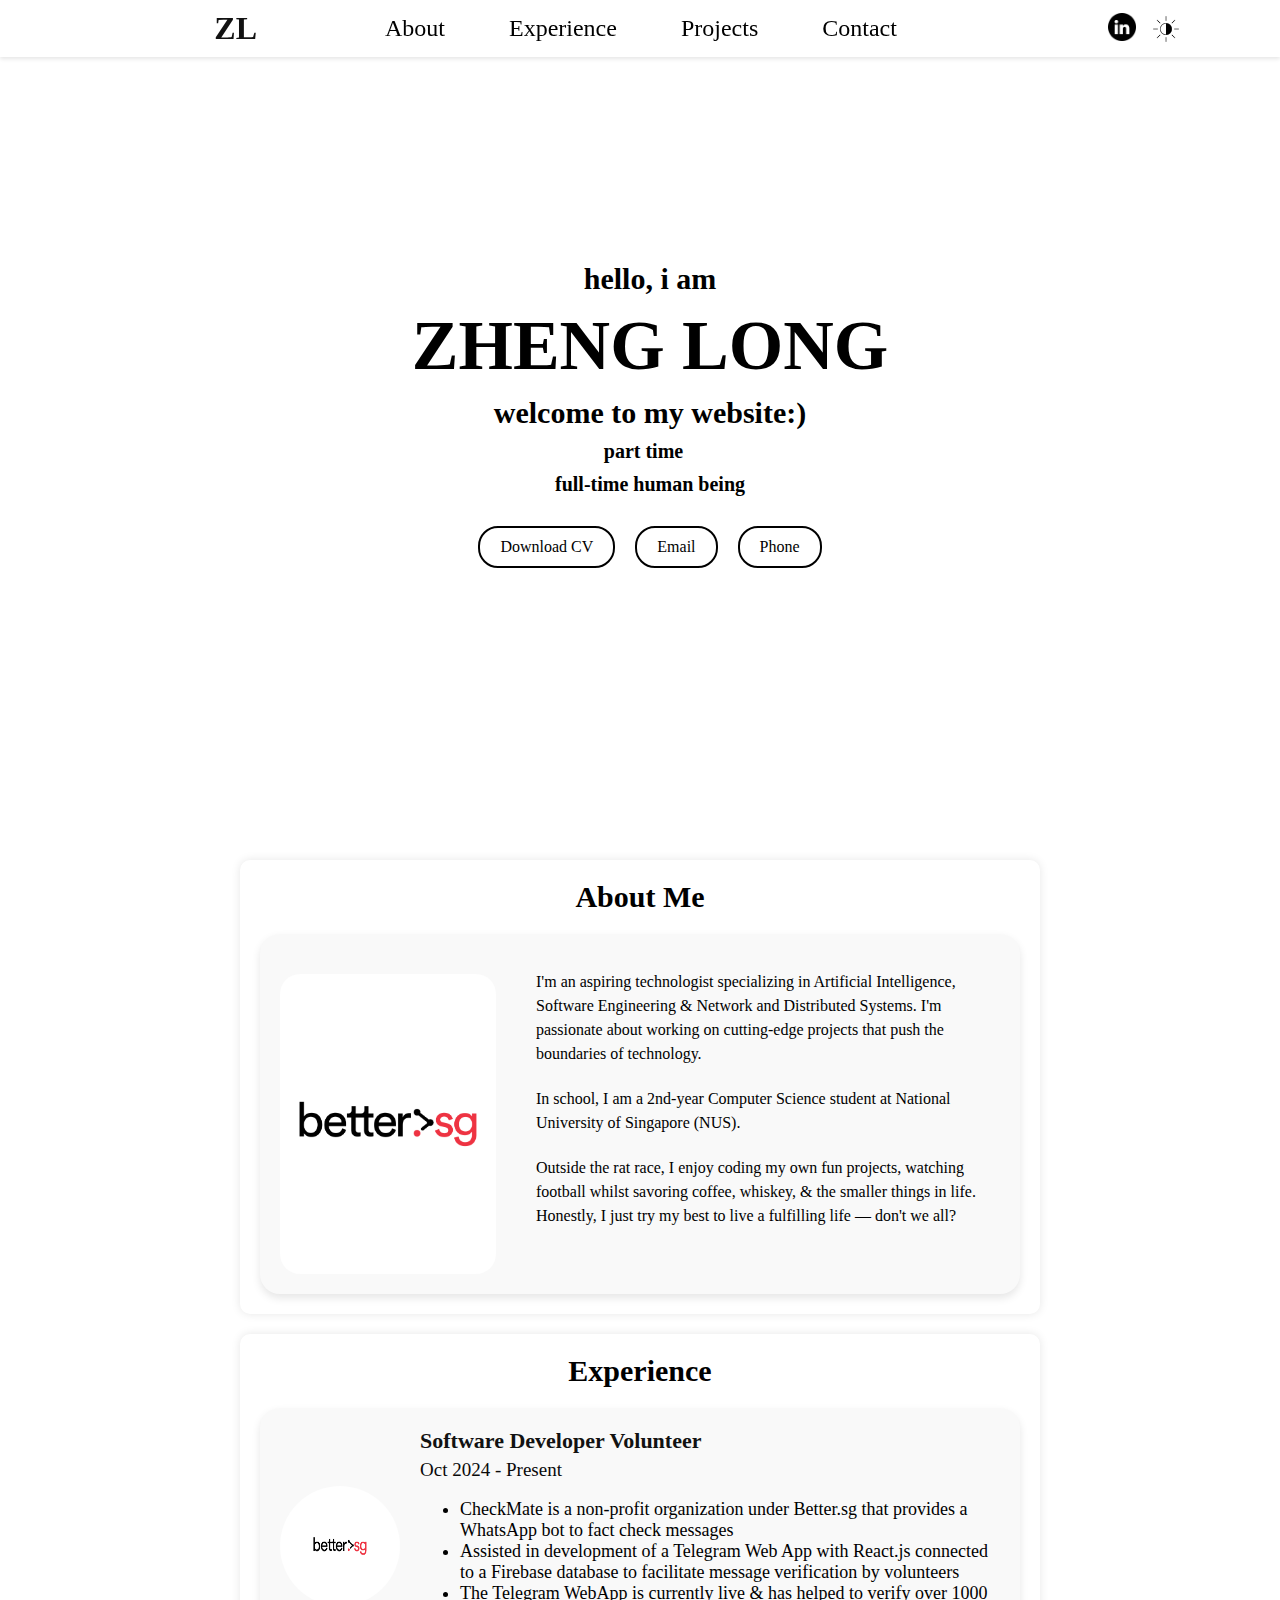
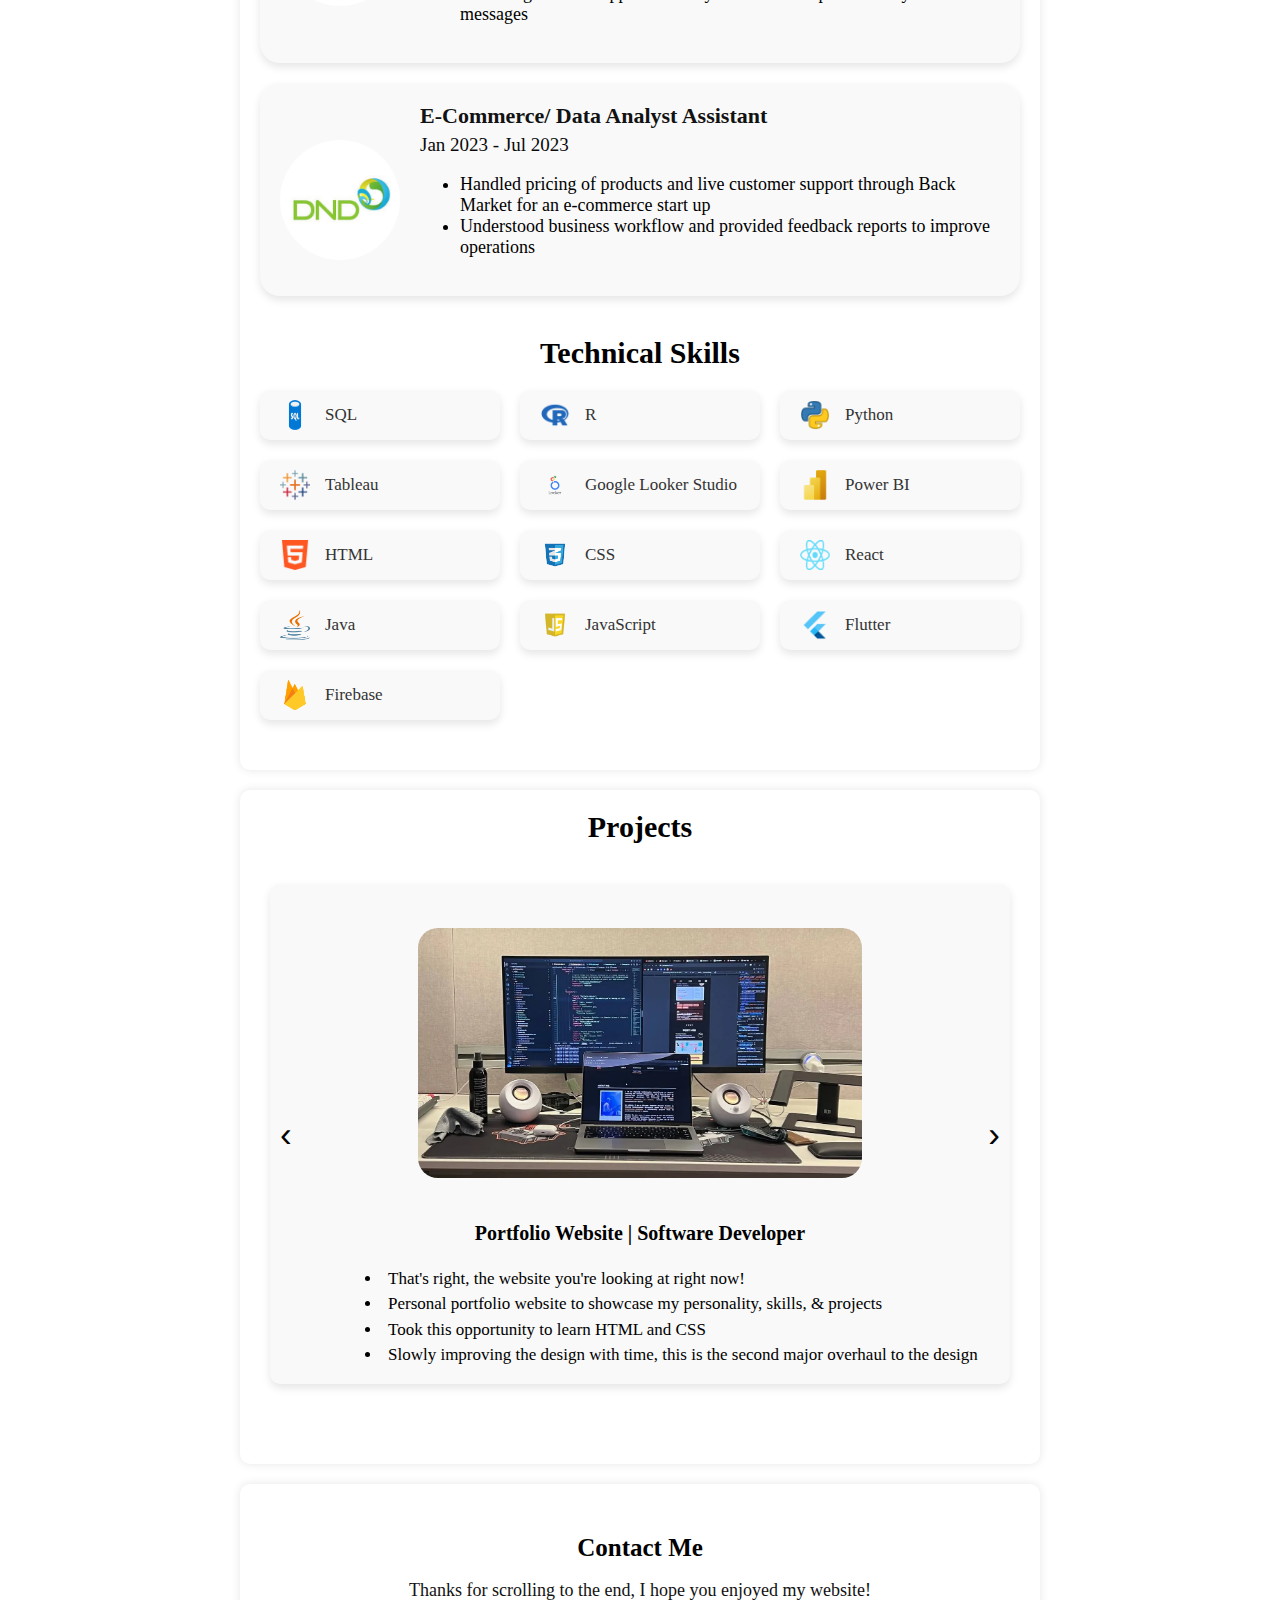
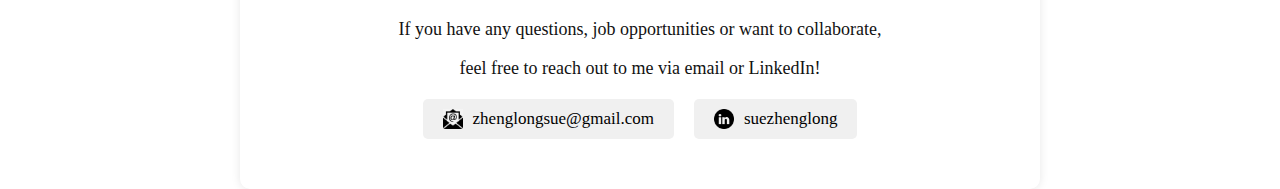
==== commit ae19fce3: "Refactor: Simplified utility functions for better readability" ====
--- a/index.html
+++ b/index.html
@@ -9,191 +9,35 @@
       rel="stylesheet"
     />
     <link rel="stylesheet" href="styles.css" />
+    <link rel="stylesheet" href="src/app/navBar/navBar.css">
+    <link rel="stylesheet" href="src/app/mainSection/mainSection.css">
+    <link rel="stylesheet" href="src/app/aboutMe/aboutMe.css">
+    <link rel="stylesheet" href="src/app/experience/experience.css">
+    <link rel="stylesheet" href="src/app/skills/skills.css">
+    <link rel="stylesheet" href="src/app/contact/contact.css">
+    <script src="src/app/navBar/navBar.js"></script>
+    <script src="src/app/mainSection/mainSection.js"></script>
+    <script src="src/app/aboutMe/aboutMe.js"></script>
+    <script src="src/app/experience/experience.js"></script>
+    <script src="src/app/skills/skills.js"></script>
+    <script src="src/app/contact/contact.js"></script>
+    
   </head>
   <body>
-    <div class="topbar">
-      <div class="left-container">
-        <div class="logo" onclick="scrollToTop()">ZL</div>
-      </div>
-      <div class="nav-links">
-        <a href="#about">About</a>
-        <a href="#experience">Experience</a>
-        <a href="#projects">Projects</a>
-        <a href="#contact">Contact</a>
-      </div>
-      <div class="right-container">
-        <a href="https://www.linkedin.com/in/suezhenglong" class="social-link">
-          <img
-            src="images/linkedin-icon.png"
-            alt="LinkedIn"
-            class="linkedin-icon"
-          />
-        </a>
-        <img
-          src="images/light-dark-icon.png"
-          alt="Light/Dark Mode"
-          class="mode-toggler"
-          onclick="toggleMode()"
-        />
-      </div>
+    <div id="topbar-placeholder"></div>
+    <div id="mainSection-placeholder"></div>
+    <div id="aboutMe-placeholder"></div>
+    <div id="experience" class="section">
+      <div id="experience-placeholder"></div>
+      <div id="skills-placeholder"></div>
     </div>
 
-    <div id="main" class="main-section">
-      <div class="container">
-        <div class="text-container">
-          <h1>hello, i am</h1>
-          <h2>ZHENG LONG</h2>
-          <h3>welcome to my website:)</h3>
-          <h4>part time <span id="dynamic-text"></span></h4>
-          <h5>full-time human being</h5>
-          <div class="buttons">
-            <a href="cv/Sue Zheng Long Resume.pdf" download>Download CV</a>
-            <a href="mailto:zhenglongsue@gmail.com">Email</a>
-            <a href="tel:+6597854579">Phone</a>
-          </div>
-        </div>
-      </div>
-    </div>
-
-    <div id="about" class="section">
-      <h1>About Me</h1>
-      <div class="about-card">
-        <img
-          src="images/bettersg-logo-01.png"
-          alt="betterSG Logo"
-          class="about-img"
-        />
-        <div class="about-content">
-          <p>
-            I'm an aspiring technologist specializing in Artificial
-            Intelligence, Software Engineering & Network and Distributed
-            Systems. I'm passionate about working on cutting-edge projects that
-            push the boundaries of technology.
-          </p>
-          <p>
-            In school, I am a 2nd-year Computer Science student at National
-            University of Singapore (NUS).
-          </p>
-          <p>
-            Outside the rat race, I enjoy coding my own fun projects, watching
-            football whilst savoring coffee, whiskey, & the smaller things in
-            life. Honestly, I just try my best to live a fulfilling life — don't
-            we all?
-          </p>
-        </div>
-      </div>
-    </div>
-    <div id="experience" class="section">
-      <h1>Experience</h1>
-      <div class="experience-card">
-        <img src="images/bettersg-logo-01.png" alt="betterSG Logo" />
-        <div class="experience-content">
-          <div class="experience-title">Software Developer Volunteer</div>
-          <div class="experience-subtitle">Oct 2024 - Present</div>
-          <div class="experience-description">
-            <ul>
-              <li>
-                CheckMate is a non-profit organization under Better.sg that
-                provides a WhatsApp bot to fact check messages
-              </li>
-              <li>
-                Assisted in development a Telegram Web App with React.js
-                connected to a Firebase database to facilitate message
-                verification by volunteers
-              </li>
-              <li>
-                The Telegram WebApp is currently live & has helped to verify
-                over 1000 messages
-              </li>
-            </ul>
-          </div>
-        </div>
-      </div>
-
-      <div class="experience-card">
-        <img src="images/dndts.png" alt="mirae Logo" />
-        <div class="experience-content">
-          <div class="experience-title">E-Commerce/ Data Analyst Assistant</div>
-          <div class="experience-subtitle">Jan 2023 - Jul 2023</div>
-          <div class="experience-description">
-            <ul>
-              <li>
-                Handled pricing of products and live customer support through
-                Back Market for an e-commerce start up
-              </li>
-              <li>
-                Understood business workflow and provided feedback reports to
-                improve operations
-              </li>
-            </ul>
-          </div>
-        </div>
-      </div>
-
-      <div class="technical-skills">
-        <h1>Technical Skills</h1>
-        <div class="skills-grid">
-          <div class="skill-item">
-            <img src="images/sql.png" alt="SQL" />
-            <span>SQL</span>
-          </div>
-          <div class="skill-item">
-            <img src="images/r.png" alt="R" />
-            <span>R</span>
-          </div>
-          <div class="skill-item">
-            <img src="images/python.png" alt="Python" />
-            <span>Python</span>
-          </div>
-          <div class="skill-item">
-            <img src="images/tableau.png" alt="Tableau" />
-            <span>Tableau</span>
-          </div>
-          <div class="skill-item">
-            <img src="images/looker.png" alt="Google Looker Studio" />
-            <span>Google Looker Studio</span>
-          </div>
-          <div class="skill-item">
-            <img src="images/powerbi.png" alt="Power BI" />
-            <span>Power BI</span>
-          </div>
-          <div class="skill-item">
-            <img src="images/html.png" alt="HTML" />
-            <span>HTML</span>
-          </div>
-          <div class="skill-item">
-            <img src="images/css.png" alt="CSS" />
-            <span>CSS</span>
-          </div>
-          <div class="skill-item">
-            <img src="images/react.png" alt="React" />
-            <span>React</span>
-          </div>
-          <div class="skill-item">
-            <img src="images/java.png" alt="Java" />
-            <span>Java</span>
-          </div>
-          <div class="skill-item">
-            <img src="images/javascript.png" alt="JavaScript" />
-            <span>JavaScript</span>
-          </div>
-          <div class="skill-item">
-            <img src="images/flutter.png" alt="Flutter" />
-            <span>Flutter</span>
-          </div>
-          <div class="skill-item">
-            <img src="images/firebase.png" alt="Firebase" />
-            <span>Firebase</span>
-          </div>
-        </div>
-      </div>
-    </div>
     <div id="projects" class="section">
       <h1>Projects</h1>
       <div class="projects-slider">
         <div class="slider-container">
           <div class="project-card">
-            <img src="images/WebsitePhoto.webp" alt="Project 1" />
+            <img src="src/images/WebsitePhoto.webp" alt="Project 1" />
             <div class="project-info">
               <h3>Portfolio Website | Software Developer</h3>
               <ul>
@@ -212,7 +56,7 @@
           </div>
           <div class="project-card">
             <img
-              src="images//Screenshot 2024-12-27 185110.png"
+              src="src/images/splitbee.png"
               alt="Project 2"
             />
             <div class="project-info">
@@ -240,32 +84,7 @@
       </div>
     </div>
 
-    <div id="contact" class="contact-section">
-      <h1>Contact Me</h1>
-      <p>Thanks for scrolling to the end, I hope you enjoyed my website!</p>
-      <p>
-        If you have any questions, job opportunities or want to collaborate,
-      </p>
-      <p>feel free to reach out to me via email or LinkedIn!</p>
-      <div class="contact-bar">
-        <a href="mailto:zhenglongsue@gmail.com" class="contact-item">
-          <img src="images/email-icon.png" alt="Email" class="contact-icon" />
-          zhenglongsue@gmail.com
-        </a>
-        <a
-          href="https://www.linkedin.com/in/suezhenglong"
-          class="contact-item"
-          target="_blank"
-        >
-          <img
-            src="images/linkedin-icon.png"
-            alt="LinkedIn"
-            class="contact-icon"
-          />
-          suezhenglong
-        </a>
-      </div>
-    </div>
+    <div id="contact-placeholder"></div>
     <script>
       //to toggle between light and dark mode
 
@@ -346,7 +165,7 @@
           currentIndex++;
           updateSlider();
         }
-      });
+      });     
     </script>
   </body>
 </html>
--- a/styles.css
+++ b/styles.css
@@ -4,7 +4,6 @@
 
         html {
             scroll-behavior: smooth;
-            /* Enables smooth scrolling */
         }
 
         html,
@@ -14,128 +13,22 @@
             width: 100%;
             height: 100%;
             transition: background-color 0.3s, color 0.3s;
-            /* Smooth transition for background and text colors */
         }
 
         /* Light mode (default) */
         body {
             background-color: #ffffff;
-            /* White background */
             color: #121212;
-            /* Dark text */
         }
 
         /* Dark mode */
         body.dark-mode {
             background-color: #121212;
-            /* Dark background */
-            color: #ffffff;
-            /* Light text */
+            color: #ffffff;
         }
 
         html.dark-mode {
             background-color: #121212;
-        }
-
-        .topbar {
-            width: 100%;
-            background: white;
-            display: flex;
-            justify-content: space-between;
-            align-items: center;
-            padding: 10px 20px;
-            box-shadow: 0 2px 4px rgba(0, 0, 0, 0.1);
-            position: fixed;
-            top: 0;
-            z-index: 1000;
-        }
-
-        body.dark-mode .topbar {
-            background: #797878;
-        }
-
-        .left-container {
-            display: flex;
-            justify-content: flex-end;
-            /*Aligns ZL to the right within the container */
-            align-items: center;
-            /* Ensures vertical centering */
-            width: 30%;
-            /* Allows it to stretch across the topbar */
-            padding-right: 160px;
-            /* Add spacing from the edge, if needed */
-        }
-
-        .right-container {
-            display: flex;
-            justify-content: flex-end;
-            /*Aligns ZL to the right within the container */
-            align-items: center;
-            /* Ensures vertical centering */
-            width: 30%;
-            /* Allows it to stretch across the topbar */
-            padding-right: 100px;
-        }
-
-        .topbar .logo {
-            font-size: 30px;
-            font-weight: bold;
-            text-transform: uppercase;
-            margin-right: 10px;
-            cursor: pointer;
-        }
-
-        .topbar .nav-links {
-            display: flex;
-            gap: 80px;
-        }
-
-        .topbar .nav-links a {
-            text-decoration: none;
-            color: black;
-            font-size: 22px;
-            transition: color 0.3s;
-            /* Add transition effect */
-        }
-
-        body.dark-mode .topbar .nav-links a {
-            color: white;
-        }
-
-        .topbar .nav-links a:hover {
-            color: #4670ec;
-            /* Change color on hover */
-        }
-
-        .topbar .linkedin-icon,
-        .topbar .mode-toggler {
-            width: 28px;
-            height: 28px;
-            margin-right: 10px;
-            cursor: pointer;
-        }
-
-        .topbar .social-link img.linkedin-icon {
-            transition: transform 0.3s, filter 0.3s;
-        }
-
-        .topbar .social-link img.linkedin-icon:hover {
-            transform: scale(1.2);
-            filter: brightness(0.8);
-        }
-
-        .topbar .mode-toggler {
-            transition: transform 0.3s, filter 0.3s;
-        }
-
-        .topbar .mode-toggler:hover {
-            transform: scale(1.2);
-            filter: brightness(0.8);
-        }
-
-        body.dark-mode .topbar .social-link img.linkedin-icon:hover,
-        body.dark-mode .topbar .mode-toggler:hover {
-            filter: brightness(1.2);
         }
 
         .main-section {
@@ -350,263 +243,7 @@
         body.dark-mode .section h1 {
             color: white;
         }
-
-        .contact-section {
-            text-align: center;
-            padding: 50px 20px;
-            margin-top: 40px;
-            background: white;
-            border-radius: 10px;
-            box-shadow: 0 0 10px rgba(0, 0, 0, 0.1);
-            margin: 20px auto;
-            max-width: 800px;
-            width: calc(100% - 40px);
-            /* Ensure the section takes full width with some margin */
-        }
-
-        body.dark-mode .contact-section {
-            background: #1e1e1e;
-            box-shadow: 0 0 10px rgba(255, 255, 255, 0.1);
-        }
-        
-        .contact-section h1 {
-            font-size: 25px; /* Adjust this size as needed */
-        }
-        
-        .contact-section p {
-            font-size: 18px; /* Adjust this size as needed */
-        }
-        
-        .contact-bar {
-            display: flex;
-            justify-content: center;
-            align-items: center;
-            flex-wrap: wrap;
-            gap: 20px;
-            margin-top: 20px;
-        }
-
-        .contact-item {
-            display: flex;
-            align-items: center;
-            text-decoration: none;
-            color: black;
-            font-size: 17px;
-            background: #f0f0f0;
-            padding: 10px 20px;
-            border-radius: 5px;
-            transition: background 0.3s, color 0.3s;
-        }
-
-        /*linkedin and email icon at the btm*/
-        body.dark-mode .contact-item {
-            background: #333;
-            color: white;
-        }
-
-        .contact-item:hover {
-            background: #8d8d8d;
-            color: white;
-        }
-
-        body.dark-mode .contact-item:hover {
-            background: #c9c9c9;
-            color: black;
-        }
-
-        .contact-icon {
-            width: 20px;
-            height: 20px;
-            margin-right: 10px;
-        }
-
-        #about {
-            padding: 20px;
-            text-align: center;
-        }
-
-        .about-card {
-            background: #f9f9f9;
-            border-radius: 20px;
-            box-shadow: 0 4px 8px rgba(0, 0, 0, 0.1);
-            padding: 20px;
-            text-align: left;
-            margin-top: 20px;
-            max-width: 800px;
-            margin-left: auto;
-            margin-right: auto;
-            display: flex;
-            flex-direction: row;
-            align-items: flex-start;
-        }
-
-        .about-card .about-content {
-            display: flex;
-            flex-direction: column;
-            /* Stack paragraphs vertically */
-            margin-left: 20px;
-            /* Space between the image and the text */
-        }
-
-        body.dark-mode .about-card {
-            background: #333;
-            /* Dark background for dark mode */
-            box-shadow: 0 4px 8px rgba(255, 255, 255, 0.1);
-        }
-
-        body.dark-mode .about-card h1 {
-            color: white;
-        }
-
-        /*paragraph from about me */
-        .about-card p {
-            font-size: 16px;
-            color: #000000;
-            line-height: 1.5;
-            margin-bottom: 5px;
-            /* Add some space between paragraphs */
-        }
-
-        body.dark-mode .about-card p {
-            color: #ffff;
-        }
-
-        .about-img {
-            width: 30%;
-            height: 300px;
-            object-fit: cover;
-            border-radius: 20px;
-            margin-right: 20px;
-            margin-top: 20px;
-        }
-
-
-        /* For small screens */
-        @media (max-width: 768px) {
-            .about-card {
-                flex-direction: column;
-                /* Stack image and text vertically on small screens */
-                padding: 15px;
-            }
-
-            .about-card h2 {
-                font-size: 20px;
-            }
-
-            .about-card p {
-                font-size: 14px;
-            }
-
-            .about-img {
-                width: 60%;
-                margin-right: 0;
-                align-self: center;
-            }
-        }
-
-        .experience-card {
-            margin-top: 20px;
-            background: #f9f9f9;
-            border-radius: 20px;
-            box-shadow: 0 4px 8px rgba(0, 0, 0, 0.1);
-            margin: 20px 0;
-            padding: 20px;
-            display: flex;
-            align-items: center;
-        }
-
-        body.dark-mode .experience-card {
-            background: #333;
-            box-shadow: 0 4px 8px rgba(255, 255, 255, 0.1);
-        }
-
-        .experience-card img {
-            margin-top: 20px;
-            border-radius: 60%;
-            width: 120px;
-            height: 120px;
-            margin-right: 20px;
-        }
-
-        .experience-content {
-            flex: 1;
-        }
-
-        .experience-title {
-            font-size: 22px;
-            font-weight: bold;
-            margin-bottom: 5px;
-        }
-
-        .experience-subtitle {
-            font-size: 19px;
-            color: #0a0a0a;
-            margin-bottom: 10px;
-        }
-
-        body.dark-mode .experience-subtitle {
-            color: #ffffff;
-        }
-
-        .experience-description {
-            font-size: 18px;
-            color: #000000;
-        }
-
-        body.dark-mode .experience-description {
-            color: #ffffff;
-        }
-
         /* Add this CSS to your existing style block */
-
-        .technical-skills {
-            font-size: 14px;
-            font-weight: bold;
-            margin-top: 40px;
-        }
-
-        .skills-grid {
-            display: grid;
-            grid-template-columns: repeat(auto-fit, minmax(200px, 1fr));
-            gap: 20px;
-            margin-top: 20px;
-        }
-
-        .skill-item {
-            background: #f9f9f9;
-            border-radius: 10px;
-            padding: 10px 20px;
-            display: flex;
-            align-items: center;
-            text-align: left;
-            color: #333;
-            box-shadow: 0 4px 8px rgba(0, 0, 0, 0.1);
-        }
-
-        body.dark-mode .skill-item {
-            background: #333;
-            border-radius: 10px;
-            padding: 10px 20px;
-            display: flex;
-            align-items: center;
-            text-align: left;
-            color: #f9f9f9;
-            box-shadow: 0 4px 8px rgba(0, 0, 0, 0.1);
-        }
-
-        .skill-item img {
-            width: 30px;
-            height: 30px;
-            margin-right: 15px;
-            vertical-align: middle;
-            /* Ensure vertical alignment */
-        }
-
-        .skill-item span {
-            font-size: 17px;
-            font-weight: 500;
-        }
-
         .project-card {
             display: flex;
             /* Enable flexbox for vertical alignment */
--- a/src/app/navBar/navBar.css
+++ b/src/app/navBar/navBar.css
@@ -0,0 +1,144 @@
+/* Main Topbar Style */
+.topbar {
+    width: 100%;
+    background: white;
+    display: flex;
+    justify-content: space-between;
+    align-items: center;
+    padding: 10px 20px;
+    box-shadow: 0 2px 4px rgba(0, 0, 0, 0.1);
+    position: fixed;
+    top: 0;
+    z-index: 1000;
+    overflow: hidden;
+    box-sizing: border-box;
+  }
+  
+  body.dark-mode .topbar {
+    background: #797878;
+  }
+  
+  /* Left and Right Containers */
+  .left-container,
+  .right-container {
+    display: flex;
+    justify-content: flex-end;
+    align-items: center;
+    width: 30%;
+    padding-right: 10vw;
+  }
+  
+  .right-container {
+    padding-right: 5vw;
+  }
+  
+  /* Logo Style */
+  .topbar .logo {
+    font-size: 2rem;
+    font-weight: bold;
+    text-transform: uppercase;
+    cursor: pointer;
+  }
+  
+  /* Navigation Links */
+  .topbar .nav-links {
+    display: flex;
+    gap: 5vw;
+    flex-grow: 1;
+    justify-content: center;
+  }
+  
+  .topbar .nav-links a {
+    text-decoration: none;
+    color: black;
+    font-size: 1.5rem;
+    transition: color 0.3s;
+  }
+  
+  body.dark-mode .topbar .nav-links a {
+    color: white;
+  }
+  
+  .topbar .nav-links a:hover {
+    color: #4670ec;
+  }
+  
+  /* Social Media Icons */
+  .topbar .linkedin-icon,
+  .topbar .mode-toggler {
+    width: 28px;
+    height: 28px;
+    margin-right: 1rem;
+    cursor: pointer;
+  }
+  
+  .topbar .social-link img.linkedin-icon {
+    transition: transform 0.3s, filter 0.3s;
+  }
+  
+  .topbar .social-link img.linkedin-icon:hover {
+    transform: scale(1.2);
+    filter: brightness(0.8);
+  }
+  
+  .topbar .mode-toggler {
+    transition: transform 0.3s, filter 0.3s;
+  }
+  
+  .topbar .mode-toggler:hover {
+    transform: scale(1.2);
+    filter: brightness(0.8);
+  }
+  
+  body.dark-mode .topbar .social-link img.linkedin-icon:hover,
+  body.dark-mode .topbar .mode-toggler:hover {
+    filter: brightness(1.2);
+  }
+  
+  /* Media Queries */
+  @media (max-width: 768px) {
+    .topbar {
+      flex-direction: column;
+      align-items: flex-start;
+      padding: 1.5rem 1rem;
+    }
+  
+    .left-container,
+    .right-container {
+      width: 100%;
+      padding-right: 0;
+      justify-content: flex-start;
+    }
+  
+    .topbar .nav-links {
+      flex-direction: column;
+      gap: 1.5rem;
+      align-items: center;
+    }
+  
+    .topbar .nav-links a {
+      font-size: 1.25rem;
+    }
+  
+    .topbar .logo {
+      font-size: 1.5rem;
+      margin-bottom: 1rem;
+    }
+  }
+  
+  @media (max-width: 480px) {
+    .topbar {
+      padding: 1rem;
+    }
+  
+    .topbar .nav-links {
+      gap: 1rem;
+    }
+  
+    .topbar .linkedin-icon,
+    .topbar .mode-toggler {
+      width: 24px;
+      height: 24px;
+    }
+  }
+  --- a/src/app/aboutMe/aboutMe.css
+++ b/src/app/aboutMe/aboutMe.css
@@ -0,0 +1,83 @@
+#about {
+    padding: 20px;
+    text-align: center;
+}
+
+.about-card {
+    background: #f9f9f9;
+    border-radius: 20px;
+    box-shadow: 0 4px 8px rgba(0, 0, 0, 0.1);
+    padding: 20px;
+    text-align: left;
+    margin-top: 20px;
+    max-width: 800px;
+    margin-left: auto;
+    margin-right: auto;
+    display: flex;
+    flex-direction: row;
+    align-items: flex-start;
+}
+
+.about-card .about-content {
+    display: flex;
+    flex-direction: column;
+    /* Stack paragraphs vertically */
+    margin-left: 20px;
+    /* Space between the image and the text */
+}
+
+body.dark-mode .about-card {
+    background: #333;
+    /* Dark background for dark mode */
+    box-shadow: 0 4px 8px rgba(255, 255, 255, 0.1);
+}
+
+body.dark-mode .about-card h1 {
+    color: white;
+}
+
+/*paragraph from about me */
+.about-card p {
+    font-size: 16px;
+    color: #000000;
+    line-height: 1.5;
+    margin-bottom: 5px;
+    /* Add some space between paragraphs */
+}
+
+body.dark-mode .about-card p {
+    color: #ffff;
+}
+
+.about-img {
+    width: 30%;
+    height: 300px;
+    object-fit: cover;
+    border-radius: 20px;
+    margin-right: 20px;
+    margin-top: 20px;
+}
+
+
+/* For small screens */
+@media (max-width: 768px) {
+    .about-card {
+        flex-direction: column;
+        /* Stack image and text vertically on small screens */
+        padding: 15px;
+    }
+
+    .about-card h2 {
+        font-size: 20px;
+    }
+
+    .about-card p {
+        font-size: 14px;
+    }
+
+    .about-img {
+        width: 60%;
+        margin-right: 0;
+        align-self: center;
+    }
+}--- a/src/app/experience/experience.css
+++ b/src/app/experience/experience.css
@@ -0,0 +1,52 @@
+.experience-card {
+    margin-top: 20px;
+    background: #f9f9f9;
+    border-radius: 20px;
+    box-shadow: 0 4px 8px rgba(0, 0, 0, 0.1);
+    margin: 20px 0;
+    padding: 20px;
+    display: flex;
+    align-items: center;
+}
+
+body.dark-mode .experience-card {
+    background: #333;
+    box-shadow: 0 4px 8px rgba(255, 255, 255, 0.1);
+}
+
+.experience-card img {
+    margin-top: 20px;
+    border-radius: 60%;
+    width: 120px;
+    height: 120px;
+    margin-right: 20px;
+}
+
+.experience-content {
+    flex: 1;
+}
+
+.experience-title {
+    font-size: 22px;
+    font-weight: bold;
+    margin-bottom: 5px;
+}
+
+.experience-subtitle {
+    font-size: 19px;
+    color: #0a0a0a;
+    margin-bottom: 10px;
+}
+
+body.dark-mode .experience-subtitle {
+    color: #ffffff;
+}
+
+.experience-description {
+    font-size: 18px;
+    color: #000000;
+}
+
+body.dark-mode .experience-description {
+    color: #ffffff;
+}
--- a/src/app/skills/skills.css
+++ b/src/app/skills/skills.css
@@ -0,0 +1,47 @@
+.technical-skills {
+    font-size: 14px;
+    font-weight: bold;
+    margin-top: 40px;
+}
+
+.skills-grid {
+    display: grid;
+    grid-template-columns: repeat(auto-fit, minmax(200px, 1fr));
+    gap: 20px;
+    margin-top: 20px;
+}
+
+.skill-item {
+    background: #f9f9f9;
+    border-radius: 10px;
+    padding: 10px 20px;
+    display: flex;
+    align-items: center;
+    text-align: left;
+    color: #333;
+    box-shadow: 0 4px 8px rgba(0, 0, 0, 0.1);
+}
+
+body.dark-mode .skill-item {
+    background: #333;
+    border-radius: 10px;
+    padding: 10px 20px;
+    display: flex;
+    align-items: center;
+    text-align: left;
+    color: #f9f9f9;
+    box-shadow: 0 4px 8px rgba(0, 0, 0, 0.1);
+}
+
+.skill-item img {
+    width: 30px;
+    height: 30px;
+    margin-right: 15px;
+    vertical-align: middle;
+    /* Ensure vertical alignment */
+}
+
+.skill-item span {
+    font-size: 17px;
+    font-weight: 500;
+}--- a/src/app/contact/contact.css
+++ b/src/app/contact/contact.css
@@ -0,0 +1,70 @@
+.contact-section {
+    text-align: center;
+    padding: 50px 20px;
+    margin-top: 40px;
+    background: white;
+    border-radius: 10px;
+    box-shadow: 0 0 10px rgba(0, 0, 0, 0.1);
+    margin: 20px auto;
+    max-width: 800px;
+    width: calc(100% - 40px);
+    /* Ensure the section takes full width with some margin */
+}
+
+body.dark-mode .contact-section {
+    background: #1e1e1e;
+    box-shadow: 0 0 10px rgba(255, 255, 255, 0.1);
+}
+
+.contact-section h1 {
+    font-size: 25px;
+    /* Adjust this size as needed */
+}
+
+.contact-section p {
+    font-size: 18px;
+    /* Adjust this size as needed */
+}
+
+.contact-bar {
+    display: flex;
+    justify-content: center;
+    align-items: center;
+    flex-wrap: wrap;
+    gap: 20px;
+    margin-top: 20px;
+}
+
+.contact-item {
+    display: flex;
+    align-items: center;
+    text-decoration: none;
+    color: black;
+    font-size: 17px;
+    background: #f0f0f0;
+    padding: 10px 20px;
+    border-radius: 5px;
+    transition: background 0.3s, color 0.3s;
+}
+
+/*linkedin and email icon at the btm*/
+body.dark-mode .contact-item {
+    background: #333;
+    color: white;
+}
+
+.contact-item:hover {
+    background: #8d8d8d;
+    color: white;
+}
+
+body.dark-mode .contact-item:hover {
+    background: #c9c9c9;
+    color: black;
+}
+
+.contact-icon {
+    width: 20px;
+    height: 20px;
+    margin-right: 10px;
+}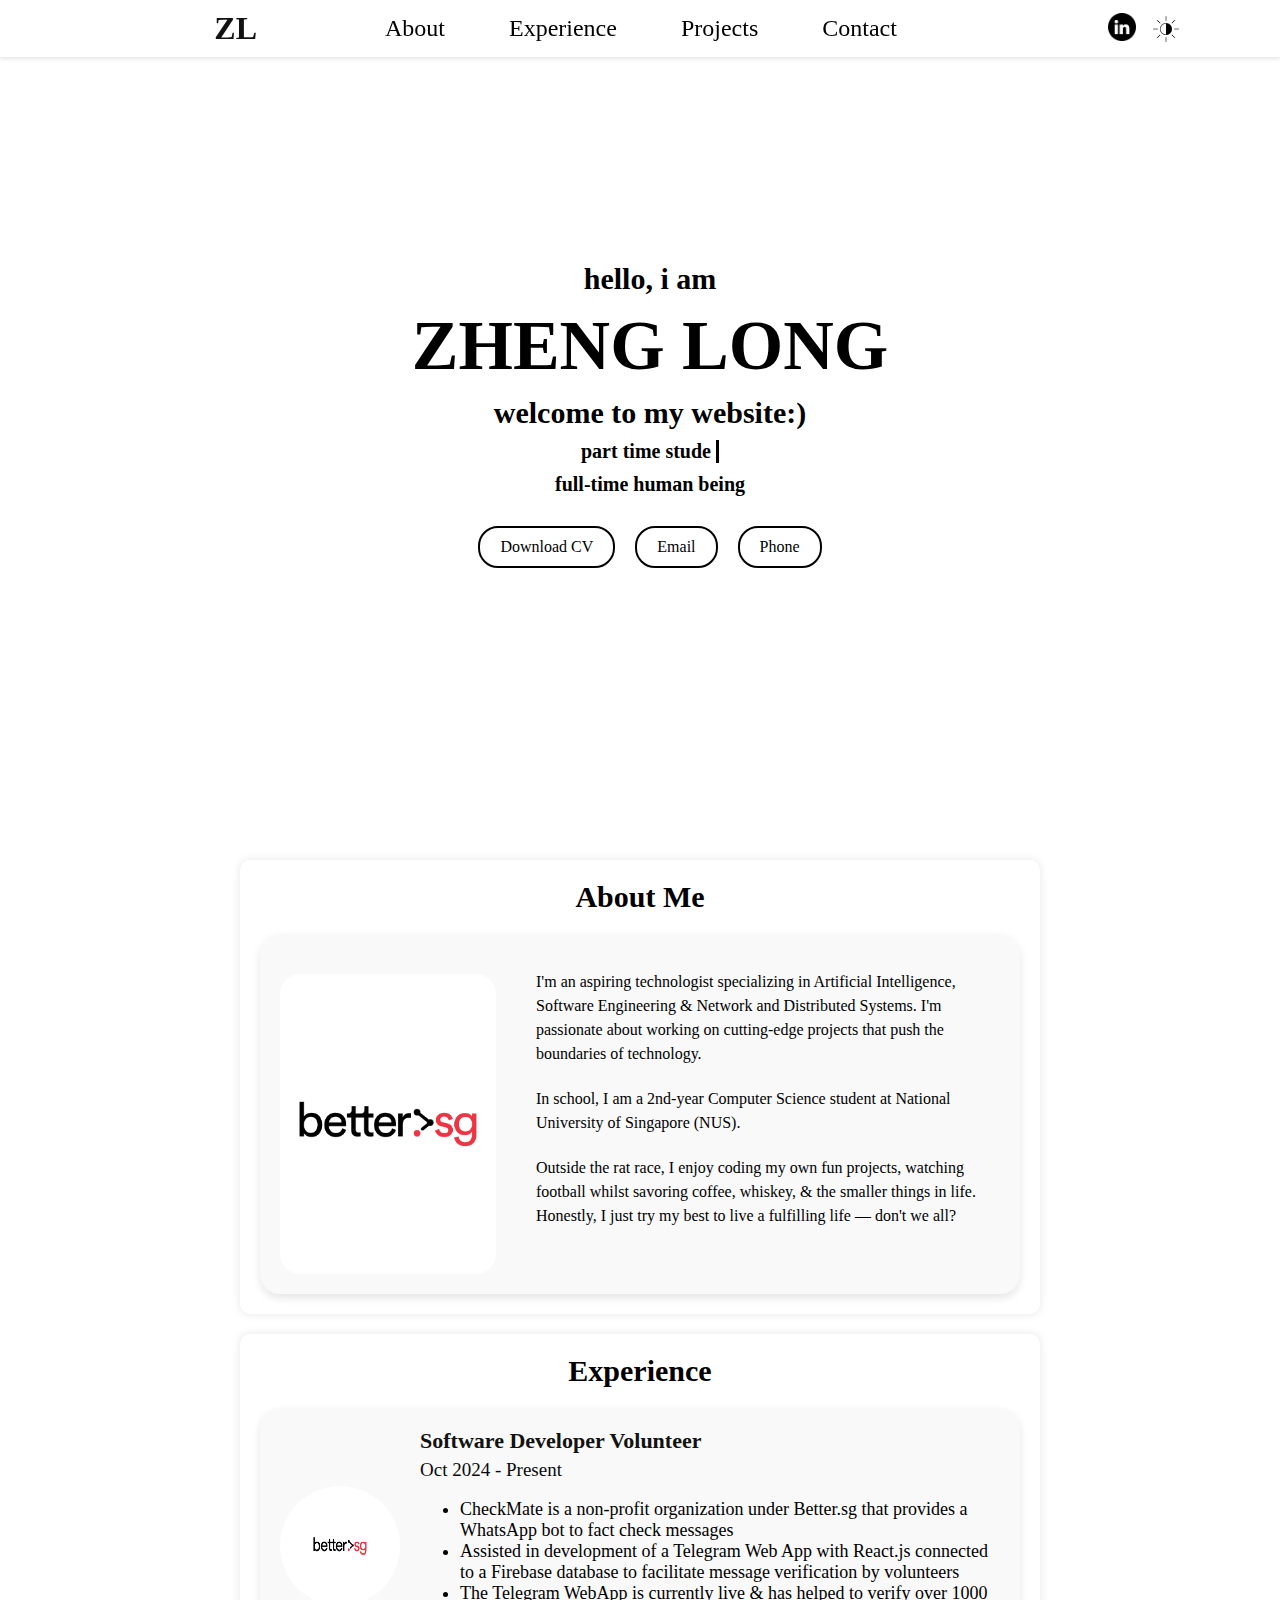
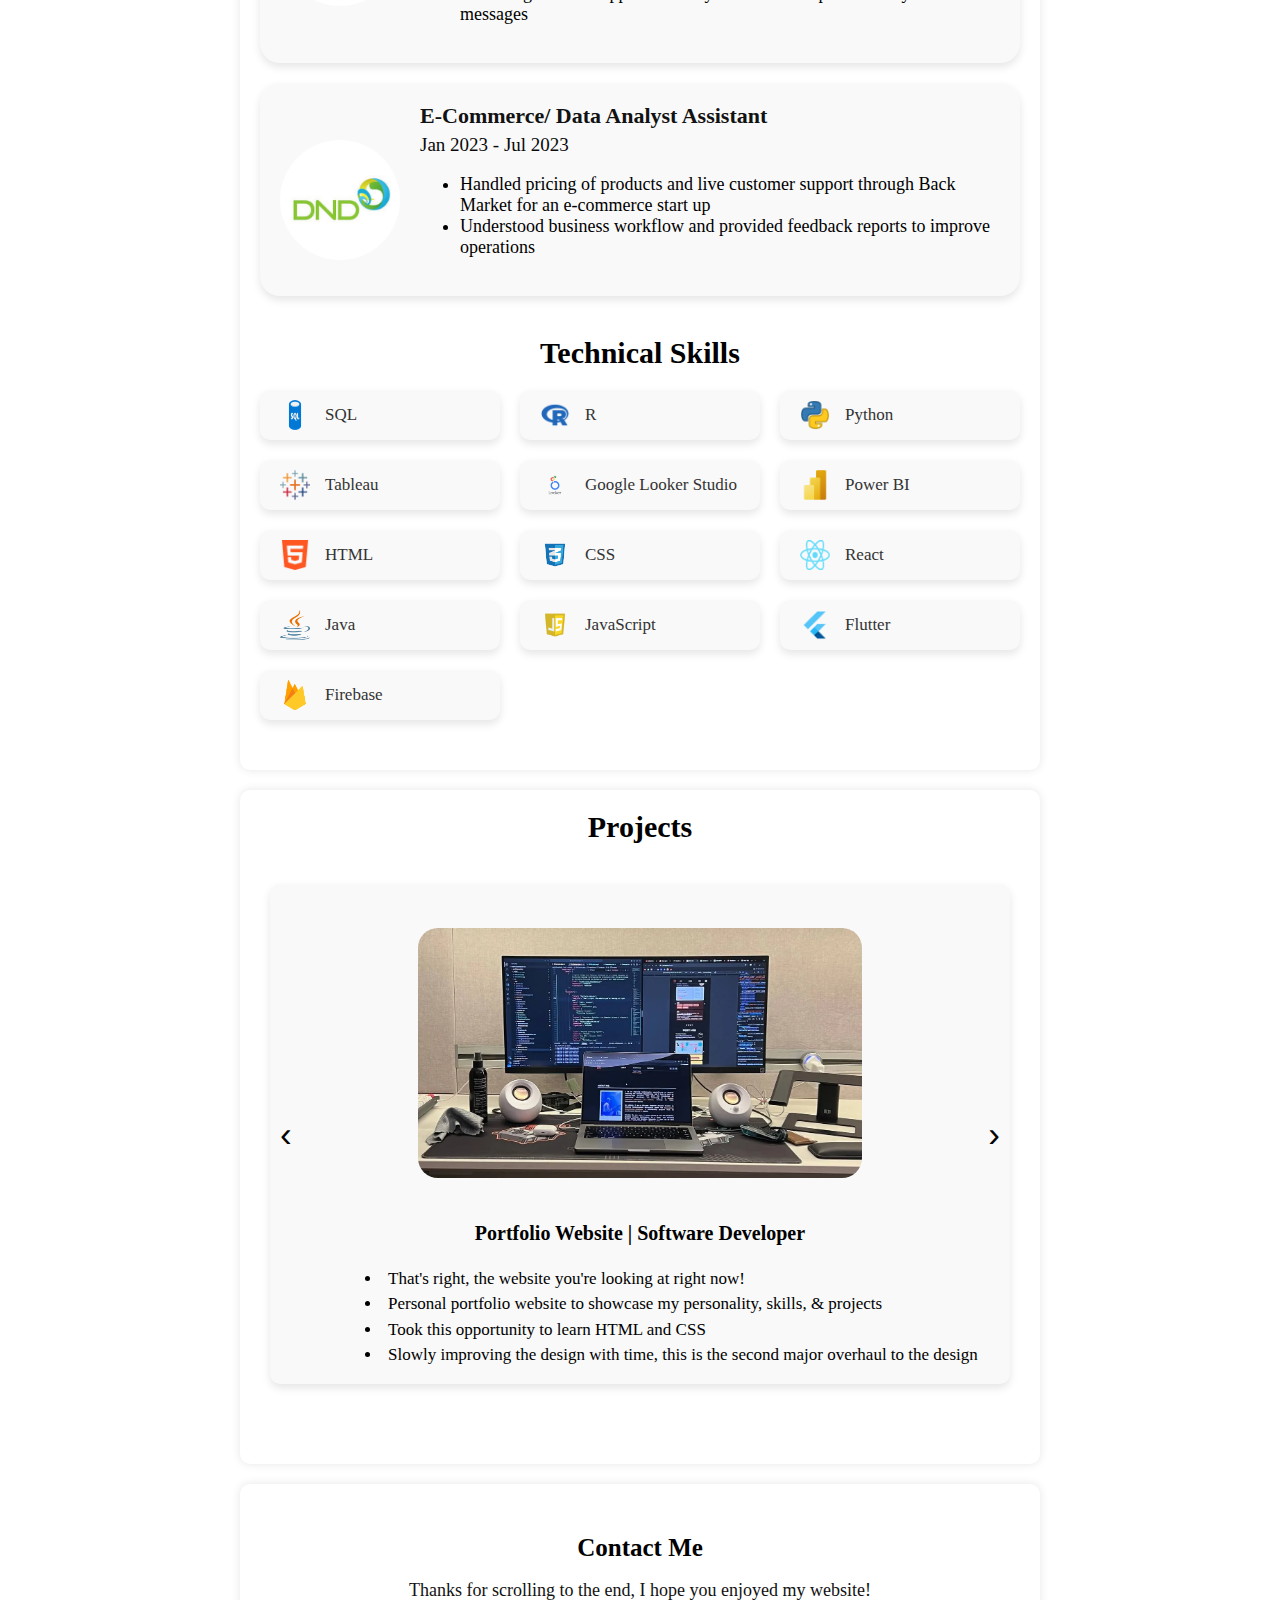
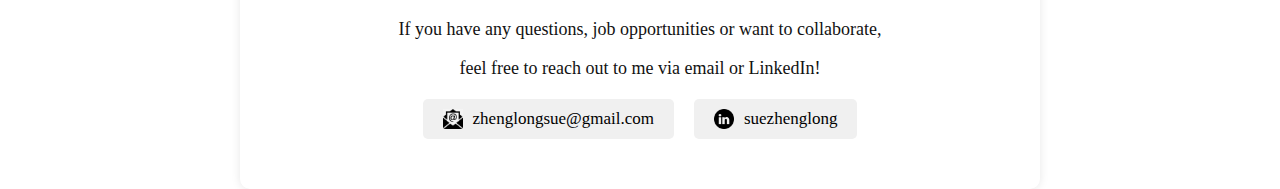
==== commit 818fc2ee: "Implement typewriter effect in main section and load on content injection" ====
--- a/index.html
+++ b/index.html
@@ -100,44 +100,6 @@
         document.documentElement.scrollTop = 0;
       }
 
-      //typewriter
-      const dynamicText = document.getElementById("dynamic-text");
-      const texts = [
-        "student",
-        "software engineer",
-        "volunteer",
-        "football enthusiast",
-        "pokemon enthusiastt",
-      ];
-      let index = 0;
-
-      function typeWriterEffect() {
-        let text = texts[index];
-        dynamicText.textContent = ""; // Clear previous text
-        dynamicText.classList.remove("typing"); // Reset animation
-
-        let i = 0;
-        let interval = setInterval(() => {
-          dynamicText.textContent += text[i];
-          i++;
-          if (i === text.length) {
-            clearInterval(interval); // Stop when the word is fully typed
-            setTimeout(() => {
-              dynamicText.classList.remove("typing");
-              setTimeout(() => {
-                index = (index + 1) % texts.length;
-                typeWriterEffect(); // Start typing the next text
-              }, 1000); // Wait before starting the next word
-            }, 1000);
-          }
-        }, 150); // Speed of typing
-      }
-
-      // Start the typing effect on page load
-      window.onload = () => {
-        typeWriterEffect();
-      };
-
       const sliderContainer = document.querySelector(".slider-container");
       const prevBtn = document.querySelector(".prev-btn");
       const nextBtn = document.querySelector(".next-btn");
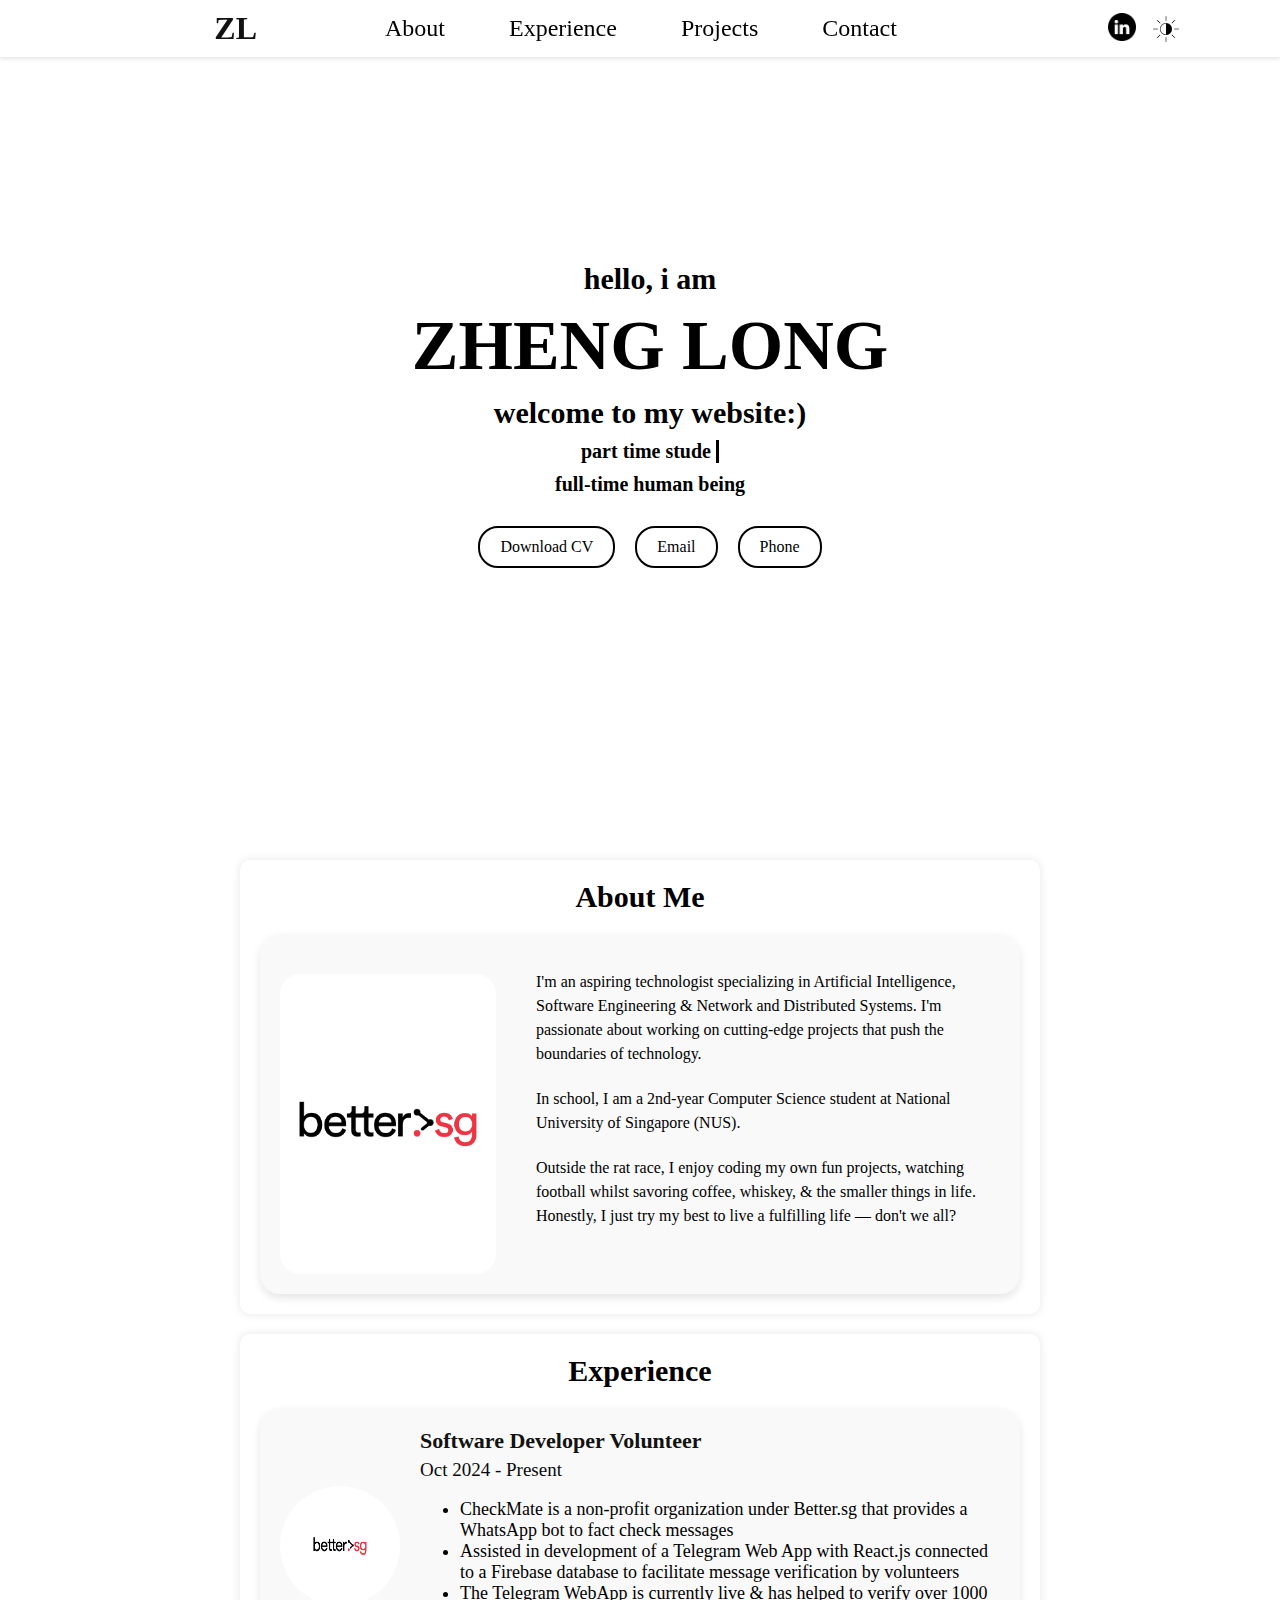
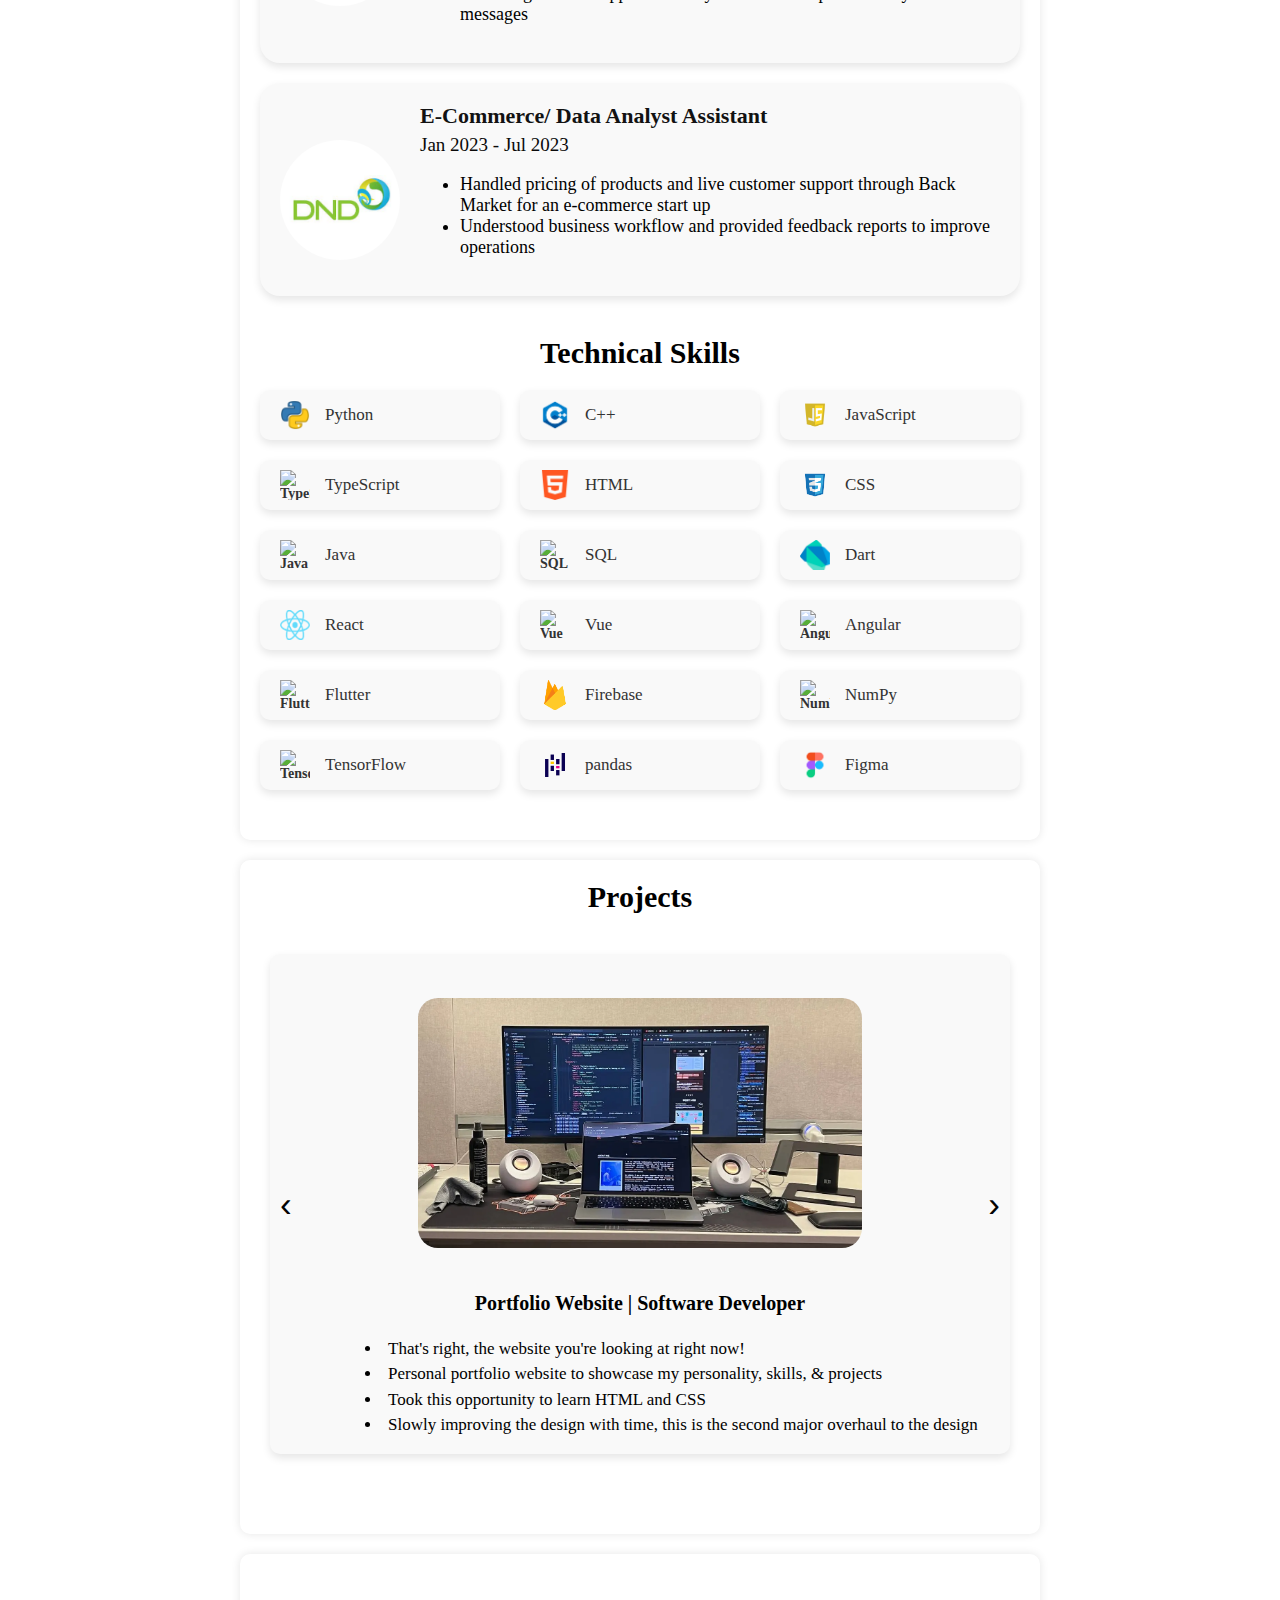
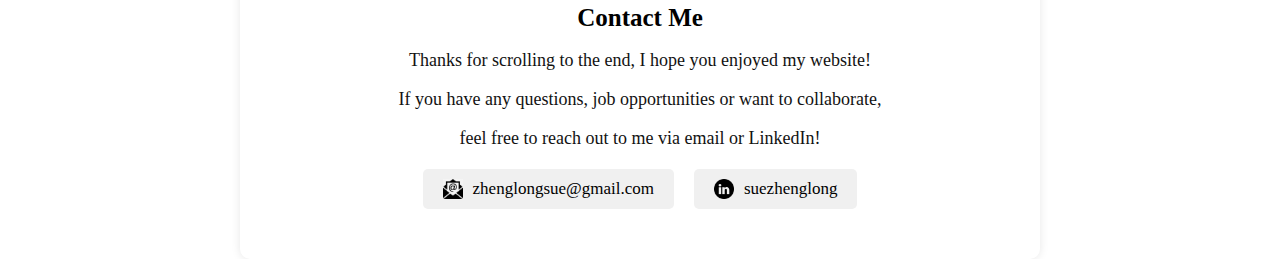
==== commit 226af411: "Refactor: Update portfolio details and enhance skills section with new technologies" ====
--- a/index.html
+++ b/index.html
@@ -3,11 +3,12 @@
   <head>
     <meta charset="UTF-8" />
     <meta name="viewport" content="width=device-width, initial-scale=1.0" />
-    <title>Sue Zheng Long's Portfolio</title>
+    <title>Zheng Long</title>
     <link
       href="https://fonts.googleapis.com/css2?family=Poppins:wght@300;400;500;600&display=swap"
       rel="stylesheet"
     />
+    <link rel="icon" href="src/images/avatar-laptop.png" type="image/png" />
     <link rel="stylesheet" href="styles.css" />
     <link rel="stylesheet" href="src/app/navBar/navBar.css">
     <link rel="stylesheet" href="src/app/mainSection/mainSection.css">
